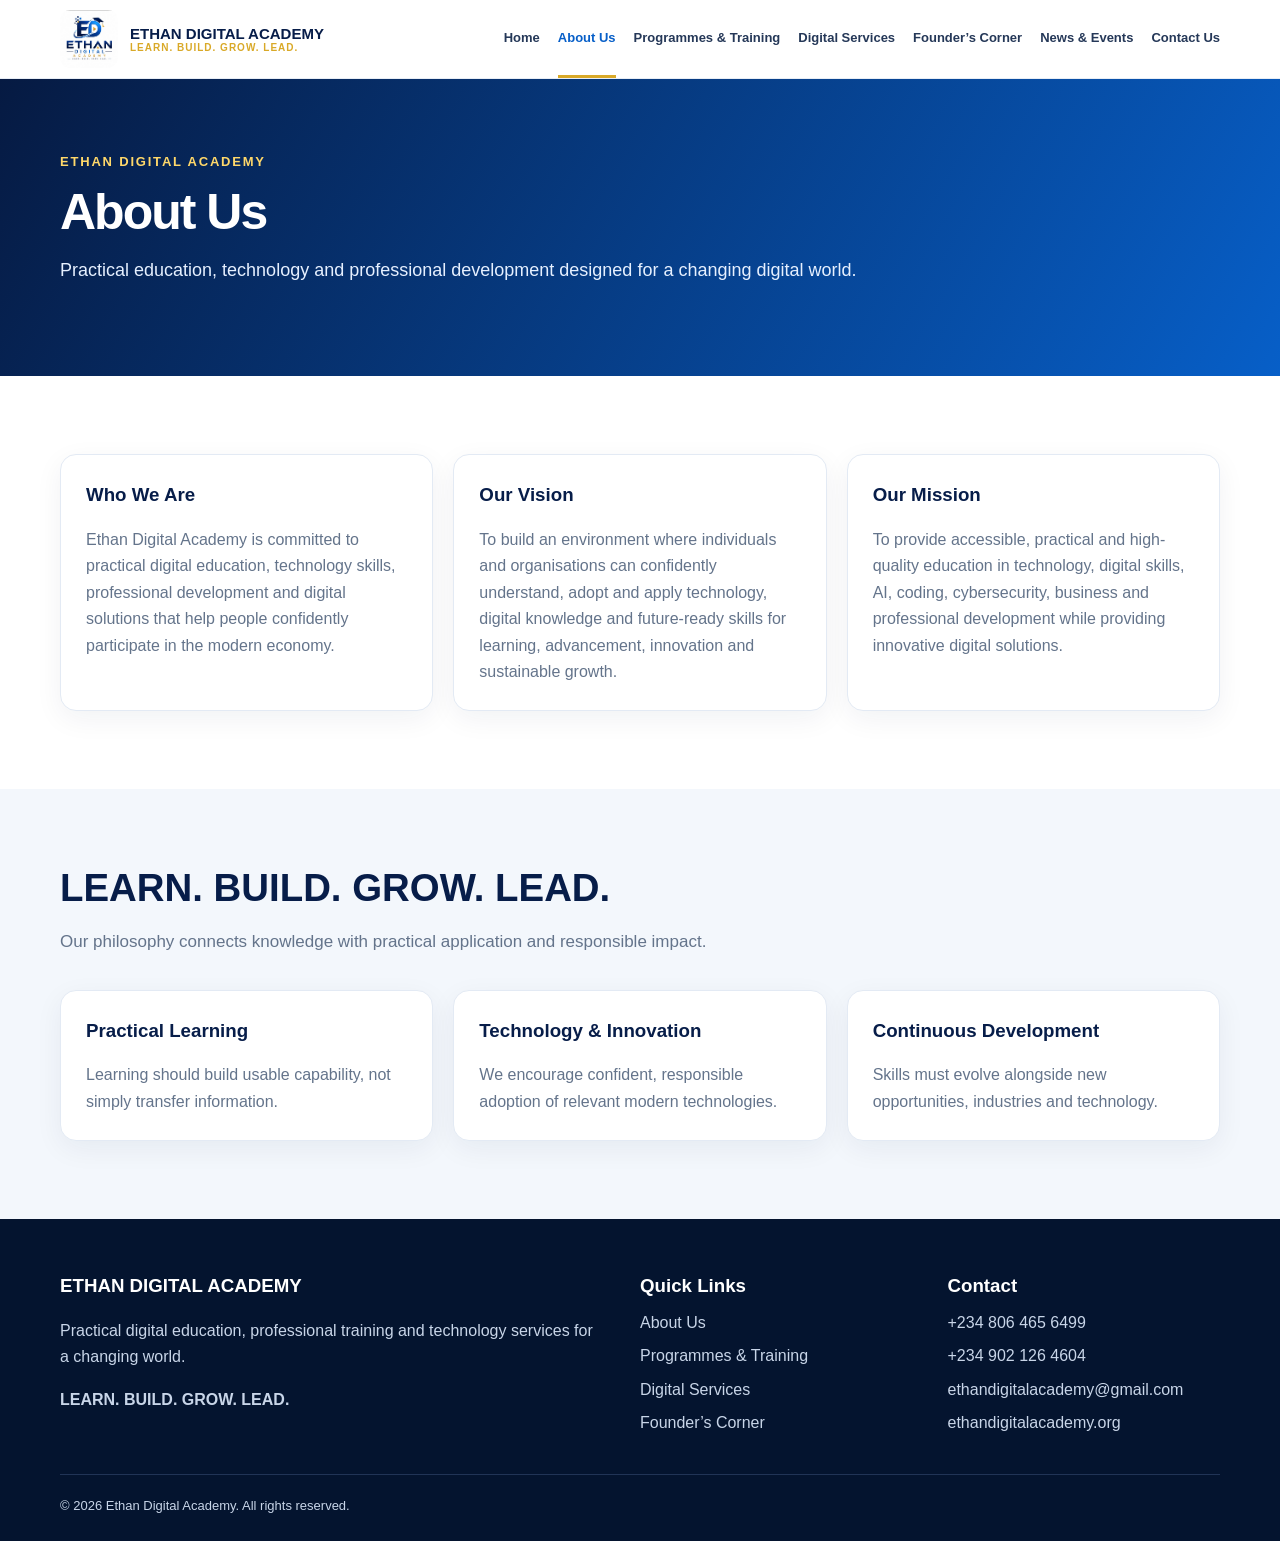
==== about.html @ 8669782f "Add files via upload" ====
<!doctype html><html lang="en"><head><meta charset="utf-8"><meta name="viewport" content="width=device-width,initial-scale=1"><title>About Ethan Digital Academy</title><meta name="description" content="Learn about Ethan Digital Academy, our vision, mission and practical approach."><link rel="canonical" href="https://ethandigitalacademy.org/about"><link rel="stylesheet" href="assets/site.css"></head><body><header><div class="container nav"><a class="brand" href="index.html"><img src="assets/logo.jpeg" alt="Ethan Digital Academy logo"><b>ETHAN DIGITAL ACADEMY<span>LEARN. BUILD. GROW. LEAD.</span></b></a><button class="menu" aria-label="Open navigation">☰</button><nav><a class="" href="index.html">Home</a><a class="active" href="about.html">About Us</a><a class="" href="programmes.html">Programmes & Training</a><a class="" href="digital-services.html">Digital Services</a><a class="" href="founders-corner.html">Founder’s Corner</a><a class="" href="news.html">News & Events</a><a class="" href="contact.html">Contact Us</a></nav></div></header><main><section class="pagehero"><div class="container"><div class="eyebrow">ETHAN DIGITAL ACADEMY</div><h1>About Us</h1><p>Practical education, technology and professional development designed for a changing digital world.</p></div></section><section><div class="container"><div class="grid"><div class="card"><h3>Who We Are</h3><p>Ethan Digital Academy is committed to practical digital education, technology skills, professional development and digital solutions that help people confidently participate in the modern economy.</p></div><div class="card"><h3>Our Vision</h3><p>To build an environment where individuals and organisations can confidently understand, adopt and apply technology, digital knowledge and future-ready skills for learning, advancement, innovation and sustainable growth.</p></div><div class="card"><h3>Our Mission</h3><p>To provide accessible, practical and high-quality education in technology, digital skills, AI, coding, cybersecurity, business and professional development while providing innovative digital solutions.</p></div></div></div></section><section class="soft"><div class="container"><div class="section-head"><h2>LEARN. BUILD. GROW. LEAD.</h2><p>Our philosophy connects knowledge with practical application and responsible impact.</p></div><div class="grid"><div class="card"><h3>Practical Learning</h3><p>Learning should build usable capability, not simply transfer information.</p></div><div class="card"><h3>Technology & Innovation</h3><p>We encourage confident, responsible adoption of relevant modern technologies.</p></div><div class="card"><h3>Continuous Development</h3><p>Skills must evolve alongside new opportunities, industries and technology.</p></div></div></div></section></main><footer><div class="container"><div class="foot"><div><h3>ETHAN DIGITAL ACADEMY</h3><p>Practical digital education, professional training and technology services for a changing world.</p><b>LEARN. BUILD. GROW. LEAD.</b></div><div><h3>Quick Links</h3><a href="about.html">About Us</a><a href="programmes.html">Programmes & Training</a><a href="digital-services.html">Digital Services</a><a href="founders-corner.html">Founder’s Corner</a></div><div><h3>Contact</h3><a href="https://wa.me/2348064656499">+234 806 465 6499</a><a href="https://wa.me/2349021264604">+234 902 126 4604</a><a href="mailto:ethandigitalacademy@gmail.com">ethandigitalacademy@gmail.com</a><span>ethandigitalacademy.org</span></div></div><div class="copyright">© 2026 Ethan Digital Academy. All rights reserved.</div></div></footer><script src="assets/site.js"></script></body></html>
---- assets/site.css ----
:root{--navy:#071d49;--blue:#075fc8;--gold:#d9a928;--ink:#10213d;--muted:#64748b;--soft:#f3f7fc;--white:#fff}
*{box-sizing:border-box}html{scroll-behavior:smooth}body{margin:0;font-family:Inter,Arial,sans-serif;color:var(--ink);line-height:1.65;background:#fff}
a{text-decoration:none;color:inherit}.container{width:min(1160px,92%);margin:auto}
header{position:sticky;top:0;z-index:50;background:rgba(255,255,255,.97);border-bottom:1px solid #e7edf5}
.nav{min-height:78px;display:flex;align-items:center;gap:22px}.brand{display:flex;align-items:center;gap:12px;margin-right:auto}.brand img{width:58px;height:58px;object-fit:contain;border-radius:10px}.brand b{color:var(--navy);font-size:15px;line-height:1.15}.brand span{display:block;color:var(--gold);font-size:10px;letter-spacing:1px}
nav{display:flex;gap:18px;align-items:center}nav a{font-weight:700;font-size:13px;color:#253858;padding:27px 0;border-bottom:3px solid transparent}nav a:hover,nav a.active{color:var(--blue);border-color:var(--gold)}
.menu{display:none;border:0;background:var(--navy);color:#fff;border-radius:9px;padding:9px 12px;font-size:20px}
.hero{background:linear-gradient(115deg,#061a42 0%,#073c7c 60%,#0866c9 100%);color:#fff;position:relative;overflow:hidden}
.hero:after{content:"";position:absolute;width:520px;height:520px;border:80px solid rgba(255,255,255,.05);border-radius:50%;right:-190px;top:-190px}
.hero .container{min-height:620px;display:grid;grid-template-columns:1.12fr .88fr;align-items:center;gap:55px;position:relative;z-index:2}.eyebrow{color:#ffd86a;font-weight:800;letter-spacing:1.8px;font-size:13px;text-transform:uppercase}
h1{font-size:clamp(40px,5vw,70px);line-height:1.03;margin:14px 0 22px;letter-spacing:-2px}h2{font-size:clamp(30px,3vw,46px);line-height:1.1;margin:0 0 18px;color:var(--navy)}h3{color:var(--navy);margin:0 0 8px}
.hero p{font-size:18px;max-width:700px;color:#e7f0ff}.buttons{display:flex;gap:12px;flex-wrap:wrap;margin-top:28px}.btn{display:inline-block;padding:13px 20px;border-radius:9px;background:var(--gold);color:#10213d;font-weight:800;border:1px solid var(--gold)}.btn.alt{background:transparent;color:#fff;border-color:#a9c9ef}.btn.blue{background:var(--blue);color:#fff;border-color:var(--blue)}
.hero-card{background:rgba(255,255,255,.1);border:1px solid rgba(255,255,255,.18);backdrop-filter:blur(8px);padding:28px;border-radius:22px}.hero-card img{width:100%;border-radius:14px;background:#fff}
section{padding:78px 0}.soft{background:var(--soft)}.section-head{max-width:760px;margin-bottom:34px}.section-head p{color:var(--muted);font-size:17px}.grid{display:grid;grid-template-columns:repeat(3,1fr);gap:20px}.card{background:#fff;border:1px solid #e3eaf4;border-radius:16px;padding:25px;box-shadow:0 8px 28px rgba(7,29,73,.06)}.card p{color:var(--muted);margin-bottom:0}.icon{width:45px;height:45px;border-radius:12px;display:grid;place-items:center;background:#eaf3ff;color:var(--blue);font-weight:900;margin-bottom:17px}
.band{background:var(--navy);color:#fff}.band h2{color:#fff}.pillrow{display:flex;gap:10px;flex-wrap:wrap}.pill{background:#fff;border:1px solid #dce7f4;border-radius:999px;padding:8px 13px;font-weight:700;font-size:13px;color:#25405f}
.pagehero{padding:72px 0;background:linear-gradient(120deg,#061a42,#075fc8);color:#fff}.pagehero h1{font-size:50px;margin-bottom:10px}.pagehero p{max-width:800px;font-size:18px;color:#e6f0ff}
.twocol{display:grid;grid-template-columns:1fr 1fr;gap:42px;align-items:center}.founder{width:100%;border-radius:20px;box-shadow:0 16px 40px #071d4922}
.quote{border-left:5px solid var(--gold);padding:20px 24px;background:#f8fafc;font-size:19px;font-weight:650}
.list{columns:2;gap:28px;padding-left:20px}.list li{margin:7px 0}.category{margin-bottom:22px}.category ul{columns:2}
form{display:grid;grid-template-columns:1fr 1fr;gap:14px}.full{grid-column:1/-1}input,select,textarea{width:100%;padding:13px;border:1px solid #cfd9e6;border-radius:9px;font:inherit}textarea{min-height:130px}button.btn{cursor:pointer}
.contactbar{background:#eaf3ff;border-radius:16px;padding:24px}.contactbar a{color:var(--blue);font-weight:800}
footer{background:#04142f;color:#c8d5e8;padding:52px 0 25px}.foot{display:grid;grid-template-columns:2fr 1fr 1fr;gap:35px}.foot h3{color:#fff}.foot a{display:block;margin:7px 0}.copyright{border-top:1px solid #213456;margin-top:30px;padding-top:20px;font-size:13px}
@media(max-width:900px){.menu{display:block}nav{display:none;position:absolute;left:0;right:0;top:78px;background:#fff;padding:15px 4%;flex-direction:column;align-items:stretch;border-bottom:1px solid #ddd}nav.open{display:flex}nav a{padding:9px}.hero .container,.twocol{grid-template-columns:1fr}.hero .container{padding:70px 0}.hero-card{display:none}.grid{grid-template-columns:1fr 1fr}.foot{grid-template-columns:1fr}.list,.category ul{columns:1}}@media(max-width:620px){.grid{grid-template-columns:1fr}form{grid-template-columns:1fr}.full{grid-column:auto}.brand b{font-size:12px}section{padding:55px 0}.pagehero h1{font-size:38px}}
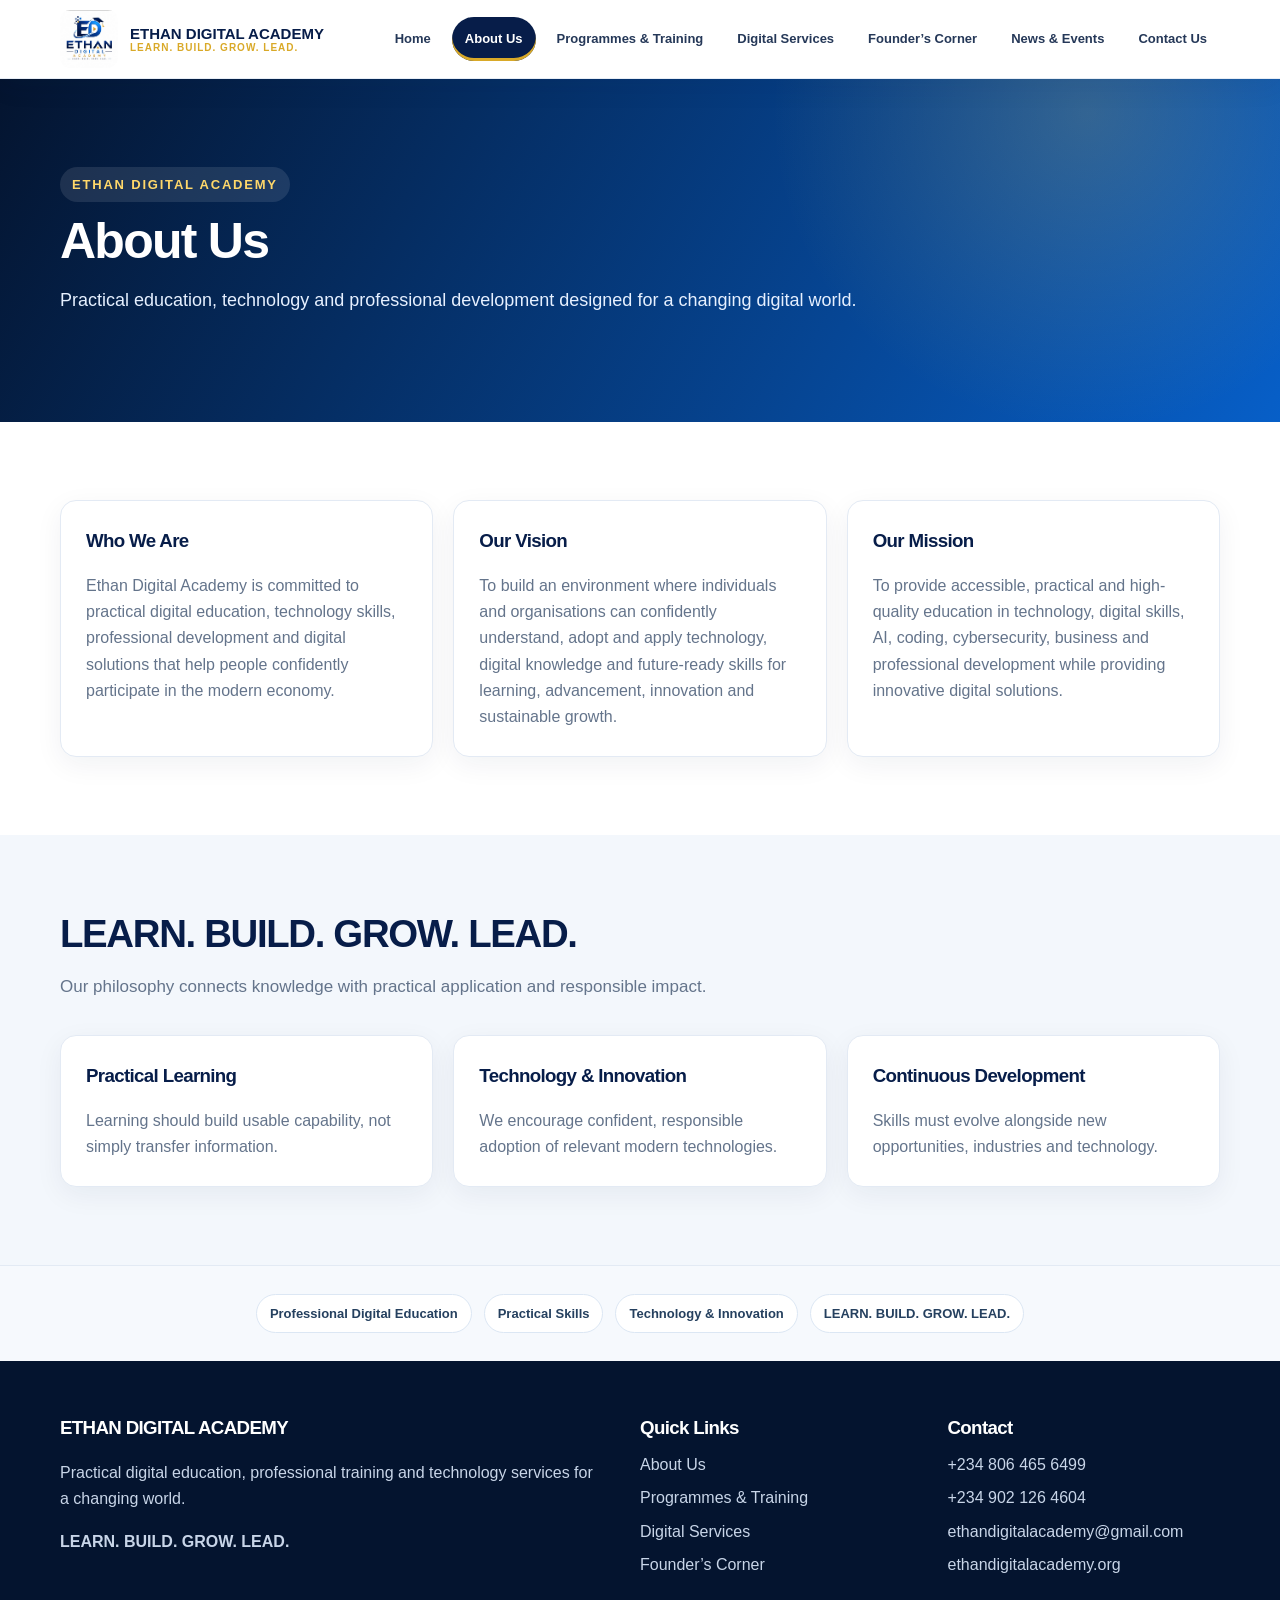
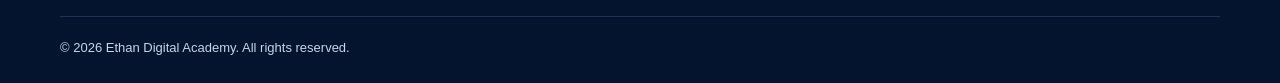
==== commit aa6a53c8: "Add files via upload" ====
--- a/about.html
+++ b/about.html
@@ -1 +1 @@
-<!doctype html><html lang="en"><head><meta charset="utf-8"><meta name="viewport" content="width=device-width,initial-scale=1"><title>About Ethan Digital Academy</title><meta name="description" content="Learn about Ethan Digital Academy, our vision, mission and practical approach."><link rel="canonical" href="https://ethandigitalacademy.org/about"><link rel="stylesheet" href="assets/site.css"></head><body><header><div class="container nav"><a class="brand" href="index.html"><img src="assets/logo.jpeg" alt="Ethan Digital Academy logo"><b>ETHAN DIGITAL ACADEMY<span>LEARN. BUILD. GROW. LEAD.</span></b></a><button class="menu" aria-label="Open navigation">☰</button><nav><a class="" href="index.html">Home</a><a class="active" href="about.html">About Us</a><a class="" href="programmes.html">Programmes & Training</a><a class="" href="digital-services.html">Digital Services</a><a class="" href="founders-corner.html">Founder’s Corner</a><a class="" href="news.html">News & Events</a><a class="" href="contact.html">Contact Us</a></nav></div></header><main><section class="pagehero"><div class="container"><div class="eyebrow">ETHAN DIGITAL ACADEMY</div><h1>About Us</h1><p>Practical education, technology and professional development designed for a changing digital world.</p></div></section><section><div class="container"><div class="grid"><div class="card"><h3>Who We Are</h3><p>Ethan Digital Academy is committed to practical digital education, technology skills, professional development and digital solutions that help people confidently participate in the modern economy.</p></div><div class="card"><h3>Our Vision</h3><p>To build an environment where individuals and organisations can confidently understand, adopt and apply technology, digital knowledge and future-ready skills for learning, advancement, innovation and sustainable growth.</p></div><div class="card"><h3>Our Mission</h3><p>To provide accessible, practical and high-quality education in technology, digital skills, AI, coding, cybersecurity, business and professional development while providing innovative digital solutions.</p></div></div></div></section><section class="soft"><div class="container"><div class="section-head"><h2>LEARN. BUILD. GROW. LEAD.</h2><p>Our philosophy connects knowledge with practical application and responsible impact.</p></div><div class="grid"><div class="card"><h3>Practical Learning</h3><p>Learning should build usable capability, not simply transfer information.</p></div><div class="card"><h3>Technology & Innovation</h3><p>We encourage confident, responsible adoption of relevant modern technologies.</p></div><div class="card"><h3>Continuous Development</h3><p>Skills must evolve alongside new opportunities, industries and technology.</p></div></div></div></section></main><footer><div class="container"><div class="foot"><div><h3>ETHAN DIGITAL ACADEMY</h3><p>Practical digital education, professional training and technology services for a changing world.</p><b>LEARN. BUILD. GROW. LEAD.</b></div><div><h3>Quick Links</h3><a href="about.html">About Us</a><a href="programmes.html">Programmes & Training</a><a href="digital-services.html">Digital Services</a><a href="founders-corner.html">Founder’s Corner</a></div><div><h3>Contact</h3><a href="https://wa.me/2348064656499">+234 806 465 6499</a><a href="https://wa.me/2349021264604">+234 902 126 4604</a><a href="mailto:ethandigitalacademy@gmail.com">ethandigitalacademy@gmail.com</a><span>ethandigitalacademy.org</span></div></div><div class="copyright">© 2026 Ethan Digital Academy. All rights reserved.</div></div></footer><script src="assets/site.js"></script></body></html>+<!doctype html><html lang="en"><head><meta charset="utf-8"><meta name="viewport" content="width=device-width,initial-scale=1"><title>About Ethan Digital Academy</title><meta name="description" content="Learn about Ethan Digital Academy, our vision, mission and practical approach."><link rel="canonical" href="https://ethandigitalacademy.org/about"><link rel="stylesheet" href="assets/site.css"></head><body><header><div class="container nav"><a class="brand" href="index.html"><img src="assets/logo.jpeg" alt="Ethan Digital Academy logo"><b>ETHAN DIGITAL ACADEMY<span>LEARN. BUILD. GROW. LEAD.</span></b></a><button class="menu" aria-label="Open navigation">☰</button><nav><a class="" href="index.html">Home</a><a class="active" href="about.html">About Us</a><a class="" href="programmes.html">Programmes & Training</a><a class="" href="digital-services.html">Digital Services</a><a class="" href="founders-corner.html">Founder’s Corner</a><a class="" href="news.html">News & Events</a><a class="" href="contact.html">Contact Us</a></nav></div></header><main><section class="pagehero"><div class="container"><div class="eyebrow">ETHAN DIGITAL ACADEMY</div><h1>About Us</h1><p>Practical education, technology and professional development designed for a changing digital world.</p></div></section><section><div class="container"><div class="grid"><div class="card"><h3>Who We Are</h3><p>Ethan Digital Academy is committed to practical digital education, technology skills, professional development and digital solutions that help people confidently participate in the modern economy.</p></div><div class="card"><h3>Our Vision</h3><p>To build an environment where individuals and organisations can confidently understand, adopt and apply technology, digital knowledge and future-ready skills for learning, advancement, innovation and sustainable growth.</p></div><div class="card"><h3>Our Mission</h3><p>To provide accessible, practical and high-quality education in technology, digital skills, AI, coding, cybersecurity, business and professional development while providing innovative digital solutions.</p></div></div></div></section><section class="soft"><div class="container"><div class="section-head"><h2>LEARN. BUILD. GROW. LEAD.</h2><p>Our philosophy connects knowledge with practical application and responsible impact.</p></div><div class="grid"><div class="card"><h3>Practical Learning</h3><p>Learning should build usable capability, not simply transfer information.</p></div><div class="card"><h3>Technology & Innovation</h3><p>We encourage confident, responsible adoption of relevant modern technologies.</p></div><div class="card"><h3>Continuous Development</h3><p>Skills must evolve alongside new opportunities, industries and technology.</p></div></div></div></section></main><section style="padding:28px 0;background:#f6f9fd;border-top:1px solid #e3eaf4"><div class="container" style="display:flex;gap:12px;flex-wrap:wrap;justify-content:center"><span class="pill">Professional Digital Education</span><span class="pill">Practical Skills</span><span class="pill">Technology & Innovation</span><span class="pill">LEARN. BUILD. GROW. LEAD.</span></div></section><footer><div class="container"><div class="foot"><div><h3>ETHAN DIGITAL ACADEMY</h3><p>Practical digital education, professional training and technology services for a changing world.</p><b>LEARN. BUILD. GROW. LEAD.</b></div><div><h3>Quick Links</h3><a href="about.html">About Us</a><a href="programmes.html">Programmes & Training</a><a href="digital-services.html">Digital Services</a><a href="founders-corner.html">Founder’s Corner</a></div><div><h3>Contact</h3><a href="https://wa.me/2348064656499">+234 806 465 6499</a><a href="https://wa.me/2349021264604">+234 902 126 4604</a><a href="mailto:ethandigitalacademy@gmail.com">ethandigitalacademy@gmail.com</a><span>ethandigitalacademy.org</span></div></div><div class="copyright">© 2026 Ethan Digital Academy. All rights reserved.</div></div></footer><script src="assets/site.js"></script></body></html>
--- a/assets/site.css
+++ b/assets/site.css
@@ -22,3 +22,32 @@
 .contactbar{background:#eaf3ff;border-radius:16px;padding:24px}.contactbar a{color:var(--blue);font-weight:800}
 footer{background:#04142f;color:#c8d5e8;padding:52px 0 25px}.foot{display:grid;grid-template-columns:2fr 1fr 1fr;gap:35px}.foot h3{color:#fff}.foot a{display:block;margin:7px 0}.copyright{border-top:1px solid #213456;margin-top:30px;padding-top:20px;font-size:13px}
 @media(max-width:900px){.menu{display:block}nav{display:none;position:absolute;left:0;right:0;top:78px;background:#fff;padding:15px 4%;flex-direction:column;align-items:stretch;border-bottom:1px solid #ddd}nav.open{display:flex}nav a{padding:9px}.hero .container,.twocol{grid-template-columns:1fr}.hero .container{padding:70px 0}.hero-card{display:none}.grid{grid-template-columns:1fr 1fr}.foot{grid-template-columns:1fr}.list,.category ul{columns:1}}@media(max-width:620px){.grid{grid-template-columns:1fr}form{grid-template-columns:1fr}.full{grid-column:auto}.brand b{font-size:12px}section{padding:55px 0}.pagehero h1{font-size:38px}}
+
+.hero-visual{min-height:430px;border-radius:24px;background:
+linear-gradient(180deg,rgba(7,29,73,.02),rgba(7,29,73,.18)),
+url('hero-youth-digital-learning.jpg') center/cover no-repeat;
+box-shadow:0 22px 55px rgba(0,0,0,.22);border:1px solid rgba(255,255,255,.22)}
+.hero-note{display:flex;gap:10px;flex-wrap:wrap;margin-top:18px}
+.hero-note span{padding:7px 10px;border-radius:999px;background:rgba(255,255,255,.10);border:1px solid rgba(255,255,255,.18);font-size:12px;font-weight:700}
+@media(max-width:900px){.hero-visual{display:block;min-height:330px;order:-1}.hero .container{grid-template-columns:1fr}}
+
+@import url('https://fonts.googleapis.com/css2?family=Manrope:wght@400;500;600;700;800&family=Playfair+Display:wght@700&display=swap');
+body{font-family:'Manrope',Arial,sans-serif;background:#fff;color:#13233e}
+h1,h2,h3{letter-spacing:-.035em} h1,h2{font-weight:800}
+header{box-shadow:0 7px 28px rgba(7,29,73,.07)}
+nav{gap:8px}nav a{padding:11px 13px;border:0;border-radius:999px;transition:.22s ease}
+nav a:hover{background:#eef5ff;color:var(--blue);transform:translateY(-1px)}
+nav a.active{background:var(--navy);color:#fff;box-shadow:inset 0 -3px 0 var(--gold)}
+.pagehero{padding:88px 0;background:radial-gradient(circle at 85% 10%,rgba(255,211,80,.18),transparent 28%),linear-gradient(120deg,#04142f,#075fc8)}
+.pagehero .eyebrow{display:inline-block;background:rgba(255,255,255,.1);padding:7px 12px;border-radius:999px}
+.card{transition:.25s ease}.card:hover{transform:translateY(-4px);box-shadow:0 16px 38px rgba(7,29,73,.11)}
+.course-toolbar{display:flex;gap:12px;align-items:center;flex-wrap:wrap;margin:28px 0}
+.course-search{flex:1;min-width:260px;padding:15px 17px;border:1px solid #cad7e8;border-radius:12px}
+.filters{display:flex;gap:8px;overflow:auto;padding-bottom:4px}.filter{border:1px solid #d7e2ef;background:#fff;border-radius:999px;padding:9px 13px;font-weight:800;white-space:nowrap;cursor:pointer}.filter.active{background:var(--navy);color:#fff}
+.course-grid{display:grid;grid-template-columns:repeat(3,1fr);gap:18px}.course-card{position:relative}.course-no{font-size:12px;font-weight:800;color:var(--blue);letter-spacing:1px}.course-cat{display:inline-block;margin-top:8px;background:#edf5ff;color:#075fc8;border-radius:999px;padding:5px 9px;font-size:11px;font-weight:800}
+.story-card{overflow:hidden;padding:0}.story-top{min-height:120px;background:linear-gradient(135deg,#071d49,#0870d8);padding:24px;color:#fff}.story-top h3{color:#fff}.story-body{padding:24px}
+.event-date{width:58px;height:58px;border-radius:14px;background:#071d49;color:#fff;display:grid;place-items:center;text-align:center;font-weight:800;line-height:1.05}
+.event-row{display:flex;gap:17px;align-items:flex-start}
+.statbar{display:grid;grid-template-columns:repeat(4,1fr);gap:12px;margin-top:28px}.stat{padding:18px;border-radius:14px;background:#fff;border:1px solid #dfe8f3;text-align:center}.stat b{display:block;font-size:24px;color:var(--navy)}
+@media(max-width:900px){.course-grid{grid-template-columns:1fr 1fr}.statbar{grid-template-columns:1fr 1fr}}
+@media(max-width:620px){.course-grid{grid-template-columns:1fr}.statbar{grid-template-columns:1fr 1fr}}
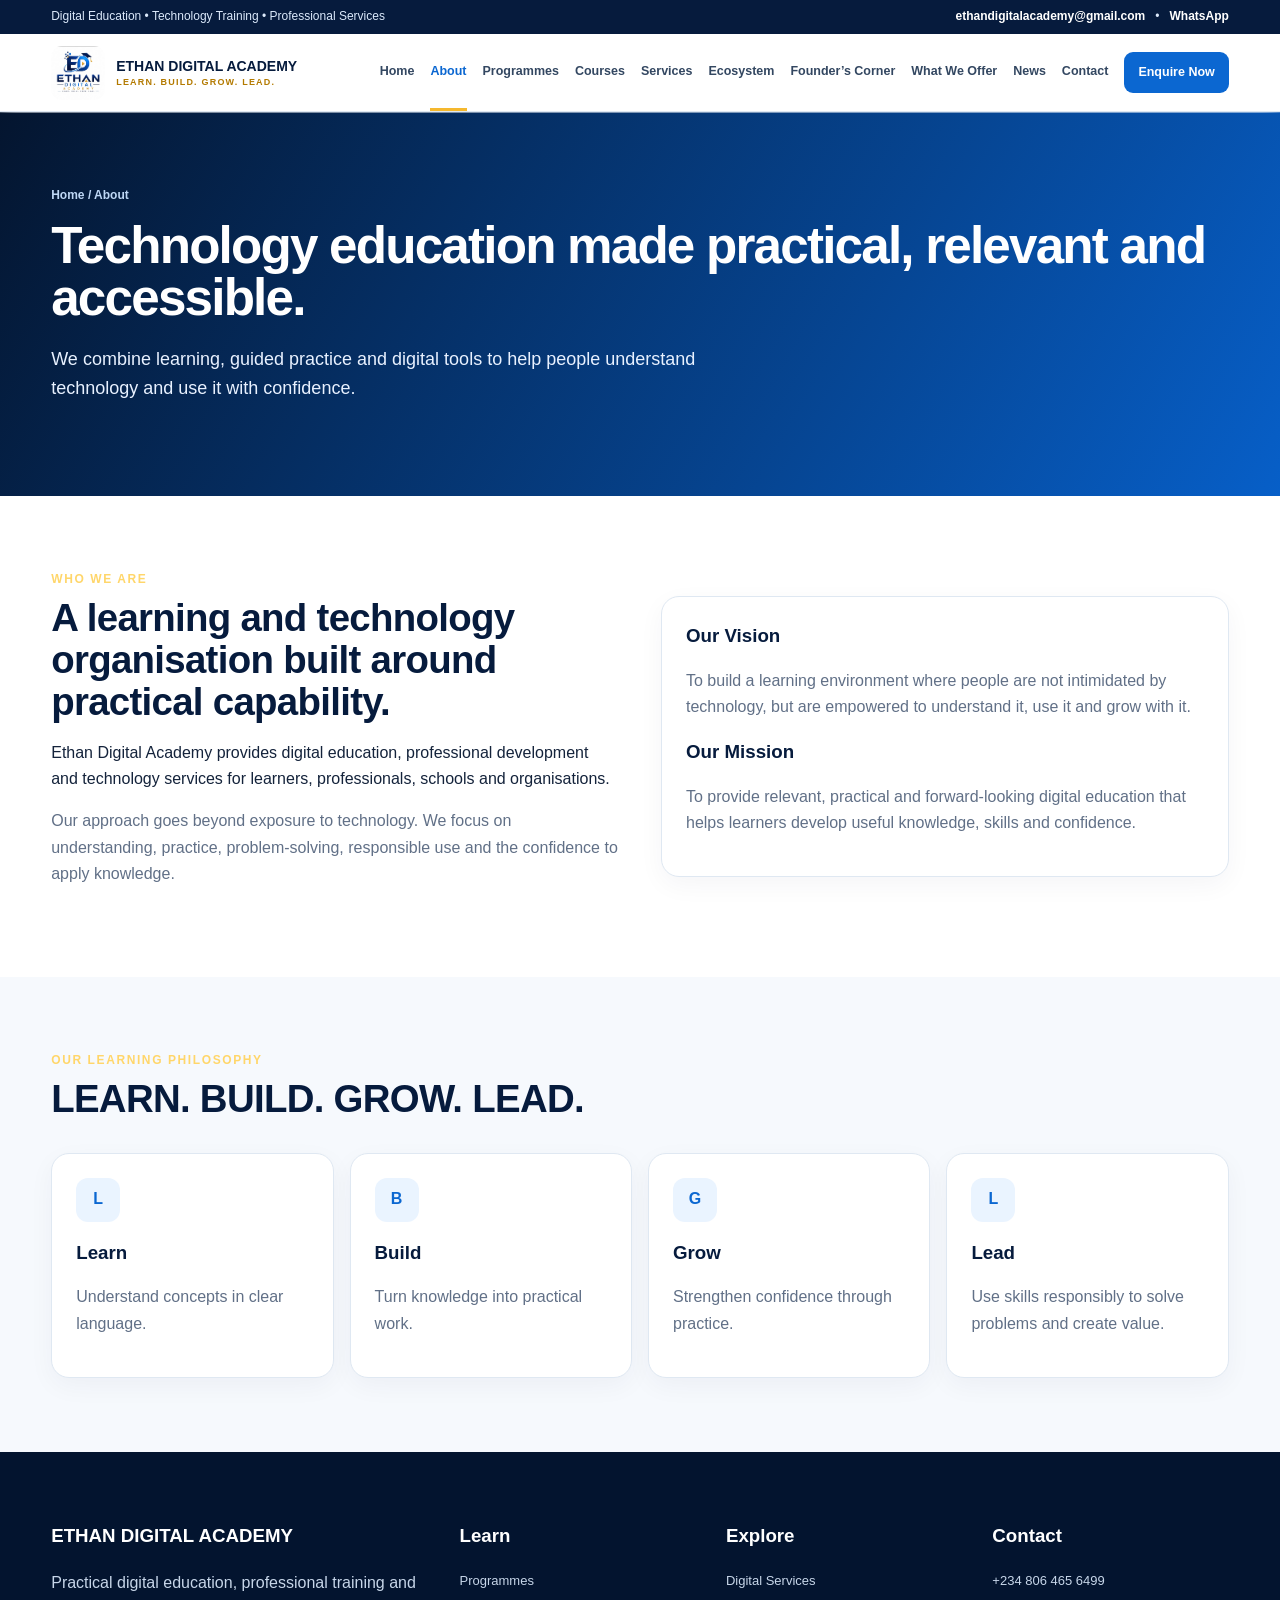
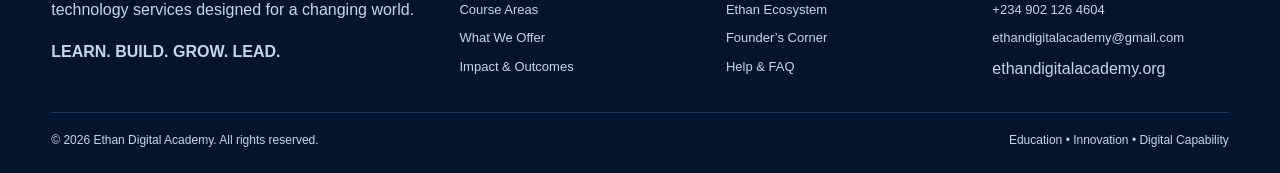
==== commit 5cca5200: "Add files via upload" ====
--- a/about.html
+++ b/about.html
@@ -1 +1,2 @@
-<!doctype html><html lang="en"><head><meta charset="utf-8"><meta name="viewport" content="width=device-width,initial-scale=1"><title>About Ethan Digital Academy</title><meta name="description" content="Learn about Ethan Digital Academy, our vision, mission and practical approach."><link rel="canonical" href="https://ethandigitalacademy.org/about"><link rel="stylesheet" href="assets/site.css"></head><body><header><div class="container nav"><a class="brand" href="index.html"><img src="assets/logo.jpeg" alt="Ethan Digital Academy logo"><b>ETHAN DIGITAL ACADEMY<span>LEARN. BUILD. GROW. LEAD.</span></b></a><button class="menu" aria-label="Open navigation">☰</button><nav><a class="" href="index.html">Home</a><a class="active" href="about.html">About Us</a><a class="" href="programmes.html">Programmes & Training</a><a class="" href="digital-services.html">Digital Services</a><a class="" href="founders-corner.html">Founder’s Corner</a><a class="" href="news.html">News & Events</a><a class="" href="contact.html">Contact Us</a></nav></div></header><main><section class="pagehero"><div class="container"><div class="eyebrow">ETHAN DIGITAL ACADEMY</div><h1>About Us</h1><p>Practical education, technology and professional development designed for a changing digital world.</p></div></section><section><div class="container"><div class="grid"><div class="card"><h3>Who We Are</h3><p>Ethan Digital Academy is committed to practical digital education, technology skills, professional development and digital solutions that help people confidently participate in the modern economy.</p></div><div class="card"><h3>Our Vision</h3><p>To build an environment where individuals and organisations can confidently understand, adopt and apply technology, digital knowledge and future-ready skills for learning, advancement, innovation and sustainable growth.</p></div><div class="card"><h3>Our Mission</h3><p>To provide accessible, practical and high-quality education in technology, digital skills, AI, coding, cybersecurity, business and professional development while providing innovative digital solutions.</p></div></div></div></section><section class="soft"><div class="container"><div class="section-head"><h2>LEARN. BUILD. GROW. LEAD.</h2><p>Our philosophy connects knowledge with practical application and responsible impact.</p></div><div class="grid"><div class="card"><h3>Practical Learning</h3><p>Learning should build usable capability, not simply transfer information.</p></div><div class="card"><h3>Technology & Innovation</h3><p>We encourage confident, responsible adoption of relevant modern technologies.</p></div><div class="card"><h3>Continuous Development</h3><p>Skills must evolve alongside new opportunities, industries and technology.</p></div></div></div></section></main><section style="padding:28px 0;background:#f6f9fd;border-top:1px solid #e3eaf4"><div class="container" style="display:flex;gap:12px;flex-wrap:wrap;justify-content:center"><span class="pill">Professional Digital Education</span><span class="pill">Practical Skills</span><span class="pill">Technology & Innovation</span><span class="pill">LEARN. BUILD. GROW. LEAD.</span></div></section><footer><div class="container"><div class="foot"><div><h3>ETHAN DIGITAL ACADEMY</h3><p>Practical digital education, professional training and technology services for a changing world.</p><b>LEARN. BUILD. GROW. LEAD.</b></div><div><h3>Quick Links</h3><a href="about.html">About Us</a><a href="programmes.html">Programmes & Training</a><a href="digital-services.html">Digital Services</a><a href="founders-corner.html">Founder’s Corner</a></div><div><h3>Contact</h3><a href="https://wa.me/2348064656499">+234 806 465 6499</a><a href="https://wa.me/2349021264604">+234 902 126 4604</a><a href="mailto:ethandigitalacademy@gmail.com">ethandigitalacademy@gmail.com</a><span>ethandigitalacademy.org</span></div></div><div class="copyright">© 2026 Ethan Digital Academy. All rights reserved.</div></div></footer><script src="assets/site.js"></script></body></html>+<!DOCTYPE html>
+<html lang="en"><head><meta charset="utf-8"/><meta content="width=device-width,initial-scale=1" name="viewport"/><title>About Ethan Digital Academy</title><meta content="Learn about Ethan Digital Academy, our vision, mission and practical approach to digital education." name="description"/><link href="https://ethandigitalacademy.org/about.html" rel="canonical"/><meta content="About Ethan Digital Academy" property="og:title"/><meta content="Learn about Ethan Digital Academy, our vision, mission and practical approach to digital education." property="og:description"/><meta content="website" property="og:type"/><link href="assets/site.css" rel="stylesheet"/></head><body><div class="topbar"><div class="container"><span>Digital Education • Technology Training • Professional Services</span><span><a href="mailto:ethandigitalacademy@gmail.com">ethandigitalacademy@gmail.com</a>   •   <a href="https://wa.me/2348064656499">WhatsApp</a></span></div></div><header><div class="container nav"><a class="brand" href="index.html"><img alt="Ethan Digital Academy logo" src="assets/logo.jpeg"/><b>ETHAN DIGITAL ACADEMY<span>LEARN. BUILD. GROW. LEAD.</span></b></a><button aria-expanded="false" aria-label="Open navigation" class="menu">☰</button><nav><a class="" href="index.html">Home</a><a class="active" href="about.html">About</a><a class="" href="programmes.html">Programmes</a><a class="" href="courses.html">Courses</a><a class="" href="digital-services.html">Services</a><a class="" href="ecosystem.html">Ecosystem</a><a class="" href="founders-corner.html">Founder’s Corner</a><a class="" href="what-we-offer.html">What We Offer</a><a class="" href="news.html">News</a><a class="" href="contact.html">Contact</a><a class="nav-cta" href="contact.html#enquiry">Enquire Now</a></nav></div></header><main><section class="pagehero"><div class="container"><div class="breadcrumb">Home / About</div><h1>Technology education made practical, relevant and accessible.</h1><p>We combine learning, guided practice and digital tools to help people understand technology and use it with confidence.</p></div></section><section><div class="container twocol"><div><div class="eyebrow">Who we are</div><h2>A learning and technology organisation built around practical capability.</h2><p>Ethan Digital Academy provides digital education, professional development and technology services for learners, professionals, schools and organisations.</p><p class="muted">Our approach goes beyond exposure to technology. We focus on understanding, practice, problem-solving, responsible use and the confidence to apply knowledge.</p></div><div class="card"><h3>Our Vision</h3><p>To build a learning environment where people are not intimidated by technology, but are empowered to understand it, use it and grow with it.</p><h3>Our Mission</h3><p>To provide relevant, practical and forward-looking digital education that helps learners develop useful knowledge, skills and confidence.</p></div></div></section><section class="soft"><div class="container"><div class="section-head"><div class="eyebrow">Our learning philosophy</div><h2>LEARN. BUILD. GROW. LEAD.</h2></div><div class="grid4"><div class="card"><div class="icon">L</div><h3>Learn</h3><p>Understand concepts in clear language.</p></div><div class="card"><div class="icon">B</div><h3>Build</h3><p>Turn knowledge into practical work.</p></div><div class="card"><div class="icon">G</div><h3>Grow</h3><p>Strengthen confidence through practice.</p></div><div class="card"><div class="icon">L</div><h3>Lead</h3><p>Use skills responsibly to solve problems and create value.</p></div></div></div></section></main><footer><div class="container"><div class="foot"><div><h3>ETHAN DIGITAL ACADEMY</h3><p>Practical digital education, professional training and technology services designed for a changing world.</p><b>LEARN. BUILD. GROW. LEAD.</b></div><div><h3>Learn</h3><a href="programmes.html">Programmes</a><a href="courses.html">Course Areas</a><a href="what-we-offer.html">What We Offer</a><a href="success.html">Impact &amp; Outcomes</a></div><div><h3>Explore</h3><a href="digital-services.html">Digital Services</a><a href="ecosystem.html">Ethan Ecosystem</a><a href="founders-corner.html">Founder’s Corner</a><a href="faq.html">Help &amp; FAQ</a></div><div><h3>Contact</h3><a href="https://wa.me/2348064656499">+234 806 465 6499</a><a href="https://wa.me/2349021264604">+234 902 126 4604</a><a href="mailto:ethandigitalacademy@gmail.com">ethandigitalacademy@gmail.com</a><span>ethandigitalacademy.org</span></div></div><div class="copyright"><span>© 2026 Ethan Digital Academy. All rights reserved.</span><span>Education • Innovation • Digital Capability</span></div></div></footer><script src="assets/site.js"></script></body></html>
--- a/assets/site.css
+++ b/assets/site.css
@@ -1,53 +1,15 @@
 
-:root{--navy:#071d49;--blue:#075fc8;--gold:#d9a928;--ink:#10213d;--muted:#64748b;--soft:#f3f7fc;--white:#fff}
-*{box-sizing:border-box}html{scroll-behavior:smooth}body{margin:0;font-family:Inter,Arial,sans-serif;color:var(--ink);line-height:1.65;background:#fff}
-a{text-decoration:none;color:inherit}.container{width:min(1160px,92%);margin:auto}
-header{position:sticky;top:0;z-index:50;background:rgba(255,255,255,.97);border-bottom:1px solid #e7edf5}
-.nav{min-height:78px;display:flex;align-items:center;gap:22px}.brand{display:flex;align-items:center;gap:12px;margin-right:auto}.brand img{width:58px;height:58px;object-fit:contain;border-radius:10px}.brand b{color:var(--navy);font-size:15px;line-height:1.15}.brand span{display:block;color:var(--gold);font-size:10px;letter-spacing:1px}
-nav{display:flex;gap:18px;align-items:center}nav a{font-weight:700;font-size:13px;color:#253858;padding:27px 0;border-bottom:3px solid transparent}nav a:hover,nav a.active{color:var(--blue);border-color:var(--gold)}
-.menu{display:none;border:0;background:var(--navy);color:#fff;border-radius:9px;padding:9px 12px;font-size:20px}
-.hero{background:linear-gradient(115deg,#061a42 0%,#073c7c 60%,#0866c9 100%);color:#fff;position:relative;overflow:hidden}
-.hero:after{content:"";position:absolute;width:520px;height:520px;border:80px solid rgba(255,255,255,.05);border-radius:50%;right:-190px;top:-190px}
-.hero .container{min-height:620px;display:grid;grid-template-columns:1.12fr .88fr;align-items:center;gap:55px;position:relative;z-index:2}.eyebrow{color:#ffd86a;font-weight:800;letter-spacing:1.8px;font-size:13px;text-transform:uppercase}
-h1{font-size:clamp(40px,5vw,70px);line-height:1.03;margin:14px 0 22px;letter-spacing:-2px}h2{font-size:clamp(30px,3vw,46px);line-height:1.1;margin:0 0 18px;color:var(--navy)}h3{color:var(--navy);margin:0 0 8px}
-.hero p{font-size:18px;max-width:700px;color:#e7f0ff}.buttons{display:flex;gap:12px;flex-wrap:wrap;margin-top:28px}.btn{display:inline-block;padding:13px 20px;border-radius:9px;background:var(--gold);color:#10213d;font-weight:800;border:1px solid var(--gold)}.btn.alt{background:transparent;color:#fff;border-color:#a9c9ef}.btn.blue{background:var(--blue);color:#fff;border-color:var(--blue)}
-.hero-card{background:rgba(255,255,255,.1);border:1px solid rgba(255,255,255,.18);backdrop-filter:blur(8px);padding:28px;border-radius:22px}.hero-card img{width:100%;border-radius:14px;background:#fff}
-section{padding:78px 0}.soft{background:var(--soft)}.section-head{max-width:760px;margin-bottom:34px}.section-head p{color:var(--muted);font-size:17px}.grid{display:grid;grid-template-columns:repeat(3,1fr);gap:20px}.card{background:#fff;border:1px solid #e3eaf4;border-radius:16px;padding:25px;box-shadow:0 8px 28px rgba(7,29,73,.06)}.card p{color:var(--muted);margin-bottom:0}.icon{width:45px;height:45px;border-radius:12px;display:grid;place-items:center;background:#eaf3ff;color:var(--blue);font-weight:900;margin-bottom:17px}
-.band{background:var(--navy);color:#fff}.band h2{color:#fff}.pillrow{display:flex;gap:10px;flex-wrap:wrap}.pill{background:#fff;border:1px solid #dce7f4;border-radius:999px;padding:8px 13px;font-weight:700;font-size:13px;color:#25405f}
-.pagehero{padding:72px 0;background:linear-gradient(120deg,#061a42,#075fc8);color:#fff}.pagehero h1{font-size:50px;margin-bottom:10px}.pagehero p{max-width:800px;font-size:18px;color:#e6f0ff}
-.twocol{display:grid;grid-template-columns:1fr 1fr;gap:42px;align-items:center}.founder{width:100%;border-radius:20px;box-shadow:0 16px 40px #071d4922}
-.quote{border-left:5px solid var(--gold);padding:20px 24px;background:#f8fafc;font-size:19px;font-weight:650}
-.list{columns:2;gap:28px;padding-left:20px}.list li{margin:7px 0}.category{margin-bottom:22px}.category ul{columns:2}
-form{display:grid;grid-template-columns:1fr 1fr;gap:14px}.full{grid-column:1/-1}input,select,textarea{width:100%;padding:13px;border:1px solid #cfd9e6;border-radius:9px;font:inherit}textarea{min-height:130px}button.btn{cursor:pointer}
-.contactbar{background:#eaf3ff;border-radius:16px;padding:24px}.contactbar a{color:var(--blue);font-weight:800}
-footer{background:#04142f;color:#c8d5e8;padding:52px 0 25px}.foot{display:grid;grid-template-columns:2fr 1fr 1fr;gap:35px}.foot h3{color:#fff}.foot a{display:block;margin:7px 0}.copyright{border-top:1px solid #213456;margin-top:30px;padding-top:20px;font-size:13px}
-@media(max-width:900px){.menu{display:block}nav{display:none;position:absolute;left:0;right:0;top:78px;background:#fff;padding:15px 4%;flex-direction:column;align-items:stretch;border-bottom:1px solid #ddd}nav.open{display:flex}nav a{padding:9px}.hero .container,.twocol{grid-template-columns:1fr}.hero .container{padding:70px 0}.hero-card{display:none}.grid{grid-template-columns:1fr 1fr}.foot{grid-template-columns:1fr}.list,.category ul{columns:1}}@media(max-width:620px){.grid{grid-template-columns:1fr}form{grid-template-columns:1fr}.full{grid-column:auto}.brand b{font-size:12px}section{padding:55px 0}.pagehero h1{font-size:38px}}
-
-.hero-visual{min-height:430px;border-radius:24px;background:
-linear-gradient(180deg,rgba(7,29,73,.02),rgba(7,29,73,.18)),
-url('hero-youth-digital-learning.jpg') center/cover no-repeat;
-box-shadow:0 22px 55px rgba(0,0,0,.22);border:1px solid rgba(255,255,255,.22)}
-.hero-note{display:flex;gap:10px;flex-wrap:wrap;margin-top:18px}
-.hero-note span{padding:7px 10px;border-radius:999px;background:rgba(255,255,255,.10);border:1px solid rgba(255,255,255,.18);font-size:12px;font-weight:700}
-@media(max-width:900px){.hero-visual{display:block;min-height:330px;order:-1}.hero .container{grid-template-columns:1fr}}
-
-@import url('https://fonts.googleapis.com/css2?family=Manrope:wght@400;500;600;700;800&family=Playfair+Display:wght@700&display=swap');
-body{font-family:'Manrope',Arial,sans-serif;background:#fff;color:#13233e}
-h1,h2,h3{letter-spacing:-.035em} h1,h2{font-weight:800}
-header{box-shadow:0 7px 28px rgba(7,29,73,.07)}
-nav{gap:8px}nav a{padding:11px 13px;border:0;border-radius:999px;transition:.22s ease}
-nav a:hover{background:#eef5ff;color:var(--blue);transform:translateY(-1px)}
-nav a.active{background:var(--navy);color:#fff;box-shadow:inset 0 -3px 0 var(--gold)}
-.pagehero{padding:88px 0;background:radial-gradient(circle at 85% 10%,rgba(255,211,80,.18),transparent 28%),linear-gradient(120deg,#04142f,#075fc8)}
-.pagehero .eyebrow{display:inline-block;background:rgba(255,255,255,.1);padding:7px 12px;border-radius:999px}
-.card{transition:.25s ease}.card:hover{transform:translateY(-4px);box-shadow:0 16px 38px rgba(7,29,73,.11)}
-.course-toolbar{display:flex;gap:12px;align-items:center;flex-wrap:wrap;margin:28px 0}
-.course-search{flex:1;min-width:260px;padding:15px 17px;border:1px solid #cad7e8;border-radius:12px}
-.filters{display:flex;gap:8px;overflow:auto;padding-bottom:4px}.filter{border:1px solid #d7e2ef;background:#fff;border-radius:999px;padding:9px 13px;font-weight:800;white-space:nowrap;cursor:pointer}.filter.active{background:var(--navy);color:#fff}
-.course-grid{display:grid;grid-template-columns:repeat(3,1fr);gap:18px}.course-card{position:relative}.course-no{font-size:12px;font-weight:800;color:var(--blue);letter-spacing:1px}.course-cat{display:inline-block;margin-top:8px;background:#edf5ff;color:#075fc8;border-radius:999px;padding:5px 9px;font-size:11px;font-weight:800}
-.story-card{overflow:hidden;padding:0}.story-top{min-height:120px;background:linear-gradient(135deg,#071d49,#0870d8);padding:24px;color:#fff}.story-top h3{color:#fff}.story-body{padding:24px}
-.event-date{width:58px;height:58px;border-radius:14px;background:#071d49;color:#fff;display:grid;place-items:center;text-align:center;font-weight:800;line-height:1.05}
-.event-row{display:flex;gap:17px;align-items:flex-start}
-.statbar{display:grid;grid-template-columns:repeat(4,1fr);gap:12px;margin-top:28px}.stat{padding:18px;border-radius:14px;background:#fff;border:1px solid #dfe8f3;text-align:center}.stat b{display:block;font-size:24px;color:var(--navy)}
-@media(max-width:900px){.course-grid{grid-template-columns:1fr 1fr}.statbar{grid-template-columns:1fr 1fr}}
-@media(max-width:620px){.course-grid{grid-template-columns:1fr}.statbar{grid-template-columns:1fr 1fr}}
+:root{--navy:#061b3d;--navy2:#0b2f67;--blue:#0b67d1;--sky:#eaf4ff;--cyan:#20b8d8;--gold:#f5b82e;--ink:#14233b;--muted:#617087;--soft:#f6f9fd;--white:#fff;--line:#dfe8f2;--green:#1b9b6b}
+*{box-sizing:border-box}html{scroll-behavior:smooth}body{margin:0;font-family:Inter,Segoe UI,Arial,sans-serif;color:var(--ink);line-height:1.65;background:#fff}a{text-decoration:none;color:inherit}.container{width:min(1180px,92%);margin:auto}
+.topbar{background:var(--navy);color:#dbe9fb;font-size:12px}.topbar .container{display:flex;justify-content:space-between;gap:16px;padding:7px 0}.topbar a{color:#fff;font-weight:700}
+header{position:sticky;top:0;z-index:50;background:rgba(255,255,255,.97);border-bottom:1px solid var(--line);backdrop-filter:blur(10px)}.nav{min-height:76px;display:flex;align-items:center;gap:20px}.brand{display:flex;align-items:center;gap:11px;margin-right:auto}.brand img{width:54px;height:54px;object-fit:contain;border-radius:11px}.brand b{color:var(--navy);font-size:14px;line-height:1.15}.brand span{display:block;color:#b37a00;font-size:9px;letter-spacing:1.2px;margin-top:3px}nav{display:flex;gap:16px;align-items:center}nav a{font-weight:750;font-size:12.5px;color:#334761;padding:27px 0;border-bottom:3px solid transparent}nav a:hover,nav a.active{color:var(--blue);border-color:var(--gold)}.nav-cta{background:var(--blue);color:#fff!important;padding:10px 14px!important;border-radius:9px;border:0!important}.menu{display:none;border:0;background:var(--navy);color:#fff;border-radius:9px;padding:9px 12px;font-size:20px}
+.hero{background:radial-gradient(circle at 82% 18%,#167de8 0,transparent 30%),linear-gradient(120deg,#04152f,#082d62 65%,#075fc8);color:#fff;overflow:hidden}.hero .container{min-height:620px;display:grid;grid-template-columns:1.12fr .88fr;align-items:center;gap:52px}.eyebrow{color:#ffd66a;font-weight:900;letter-spacing:1.6px;font-size:12px;text-transform:uppercase}.hero h1,.pagehero h1{font-size:clamp(40px,5vw,68px);line-height:1.02;margin:14px 0 20px;letter-spacing:-1.8px}.hero p,.pagehero p{font-size:18px;color:#e8f1ff;max-width:720px}.buttons{display:flex;gap:11px;flex-wrap:wrap;margin-top:27px}.btn{display:inline-block;padding:12px 18px;border-radius:10px;background:var(--gold);color:#16233a;font-weight:850;border:1px solid var(--gold)}.btn.alt{background:transparent;color:#fff;border-color:#9bc5ef}.btn.blue{background:var(--blue);color:#fff;border-color:var(--blue)}.btn.light{background:#fff;color:var(--navy);border-color:#fff}.hero-panel{background:rgba(255,255,255,.1);border:1px solid rgba(255,255,255,.2);border-radius:24px;padding:24px;box-shadow:0 25px 70px #00132e66}.hero-panel img{width:92px;height:92px;object-fit:contain;border-radius:18px;background:#fff;padding:5px}.hero-panel h3{color:#fff;font-size:25px}.hero-stats{display:grid;grid-template-columns:1fr 1fr;gap:10px;margin-top:18px}.hero-stat{background:#ffffff10;border:1px solid #ffffff22;border-radius:13px;padding:14px}.hero-stat b{display:block;color:#ffd66a}.hero-stat span{font-size:12px;color:#dbe9fb}
+.trust{border-bottom:1px solid var(--line);background:#fff}.trust .container{display:flex;justify-content:center;gap:12px;flex-wrap:wrap;padding:16px 0}.trust span{font-size:12px;font-weight:800;color:#4b607b;background:var(--soft);padding:7px 11px;border-radius:999px}
+section{padding:74px 0}.soft{background:var(--soft)}.section-head{max-width:800px;margin-bottom:32px}.section-head h2,h2{font-size:clamp(29px,3vw,44px);line-height:1.1;margin:7px 0 15px;color:var(--navy);letter-spacing:-.7px}.section-head p,.muted{color:var(--muted);font-size:16px}.grid{display:grid;grid-template-columns:repeat(3,1fr);gap:18px}.grid4{display:grid;grid-template-columns:repeat(4,1fr);gap:16px}.card{background:#fff;border:1px solid var(--line);border-radius:18px;padding:24px;box-shadow:0 8px 26px #061b3d0b}.card:hover{transform:translateY(-2px);box-shadow:0 16px 36px #061b3d14;transition:.2s}.card h3{color:var(--navy);margin:0 0 7px}.card p{color:var(--muted)}.icon{width:44px;height:44px;border-radius:12px;display:grid;place-items:center;background:var(--sky);color:var(--blue);font-weight:900;margin-bottom:16px}.tag{display:inline-block;background:#eef6ff;color:#0757af;font-size:11px;font-weight:900;padding:5px 9px;border-radius:999px;margin-bottom:10px}.textlink{color:var(--blue);font-weight:850;font-size:13px}
+.pagehero{padding:74px 0;background:linear-gradient(120deg,#04152f,#075fc8);color:#fff}.pagehero h1{font-size:clamp(38px,4vw,56px)}.breadcrumb{font-size:12px;color:#bed7f5;font-weight:800}.band{background:var(--navy);color:#fff}.band h2{color:#fff}.twocol{display:grid;grid-template-columns:1fr 1fr;gap:42px;align-items:center}.founder{width:100%;border-radius:22px;box-shadow:0 18px 45px #061b3d25}.quote{border-left:5px solid var(--gold);padding:20px 24px;background:#f8fafc;font-size:18px;font-weight:650}.checklist{list-style:none;padding:0;margin:16px 0}.checklist li{margin:9px 0;padding-left:27px;position:relative}.checklist li:before{content:'✓';position:absolute;left:0;color:var(--green);font-weight:900}.steps{counter-reset:step}.step{position:relative;padding-left:64px;margin:25px 0}.step:before{counter-increment:step;content:counter(step);position:absolute;left:0;top:0;width:44px;height:44px;border-radius:13px;background:var(--blue);color:#fff;display:grid;place-items:center;font-weight:900}.step h3{margin:0;color:var(--navy)}
+.eco{display:grid;grid-template-columns:repeat(4,1fr);gap:15px}.eco a{background:#fff;border:1px solid var(--line);border-radius:16px;padding:18px;display:block}.eco b{display:block;color:var(--navy)}.eco small{color:var(--muted)}
+.coursebar{display:flex;gap:10px;flex-wrap:wrap;margin:0 0 25px}.coursebar button{border:1px solid var(--line);background:#fff;padding:8px 12px;border-radius:999px;font-weight:800;cursor:pointer}.coursebar button.active{background:var(--navy);color:#fff}.course[data-hidden='true']{display:none}
+form{display:grid;grid-template-columns:1fr 1fr;gap:14px}.full{grid-column:1/-1}label{font-size:12px;font-weight:850;color:#40526a}input,select,textarea{width:100%;padding:13px;border:1px solid #cbd7e5;border-radius:10px;font:inherit;background:#fff}textarea{min-height:135px}.formmsg{grid-column:1/-1;font-weight:750;color:var(--green)}.contactbox{background:var(--sky);border-radius:18px;padding:24px}.contactbox a{color:var(--blue);font-weight:850}.faq{border-bottom:1px solid var(--line);padding:17px 0}.faq summary{font-weight:850;color:var(--navy);cursor:pointer}.faq p{color:var(--muted)}
+footer{background:#03142f;color:#c7d6e9;padding:50px 0 22px}.foot{display:grid;grid-template-columns:1.6fr 1fr 1fr 1fr;gap:30px}.foot h3{color:#fff}.foot a{display:block;margin:7px 0;font-size:13px}.copyright{border-top:1px solid #203858;margin-top:28px;padding-top:18px;font-size:12px;display:flex;justify-content:space-between;gap:15px;flex-wrap:wrap}
+@media(max-width:980px){.menu{display:block}nav{display:none;position:absolute;left:0;right:0;top:76px;background:#fff;padding:15px 4%;flex-direction:column;align-items:stretch;border-bottom:1px solid var(--line);max-height:75vh;overflow:auto}nav.open{display:flex}nav a{padding:8px}.hero .container,.twocol{grid-template-columns:1fr}.hero .container{padding:65px 0}.hero-panel{display:none}.grid4,.eco{grid-template-columns:repeat(2,1fr)}.foot{grid-template-columns:1fr 1fr}.topbar{display:none}}
+@media(max-width:650px){.grid,.grid4,.eco{grid-template-columns:1fr}form{grid-template-columns:1fr}.full{grid-column:auto}.brand b{font-size:11px}.brand img{width:46px;height:46px}section{padding:52px 0}.foot{grid-template-columns:1fr}.hero h1{font-size:42px}.copyright{display:block}.hero-stats{grid-template-columns:1fr}}
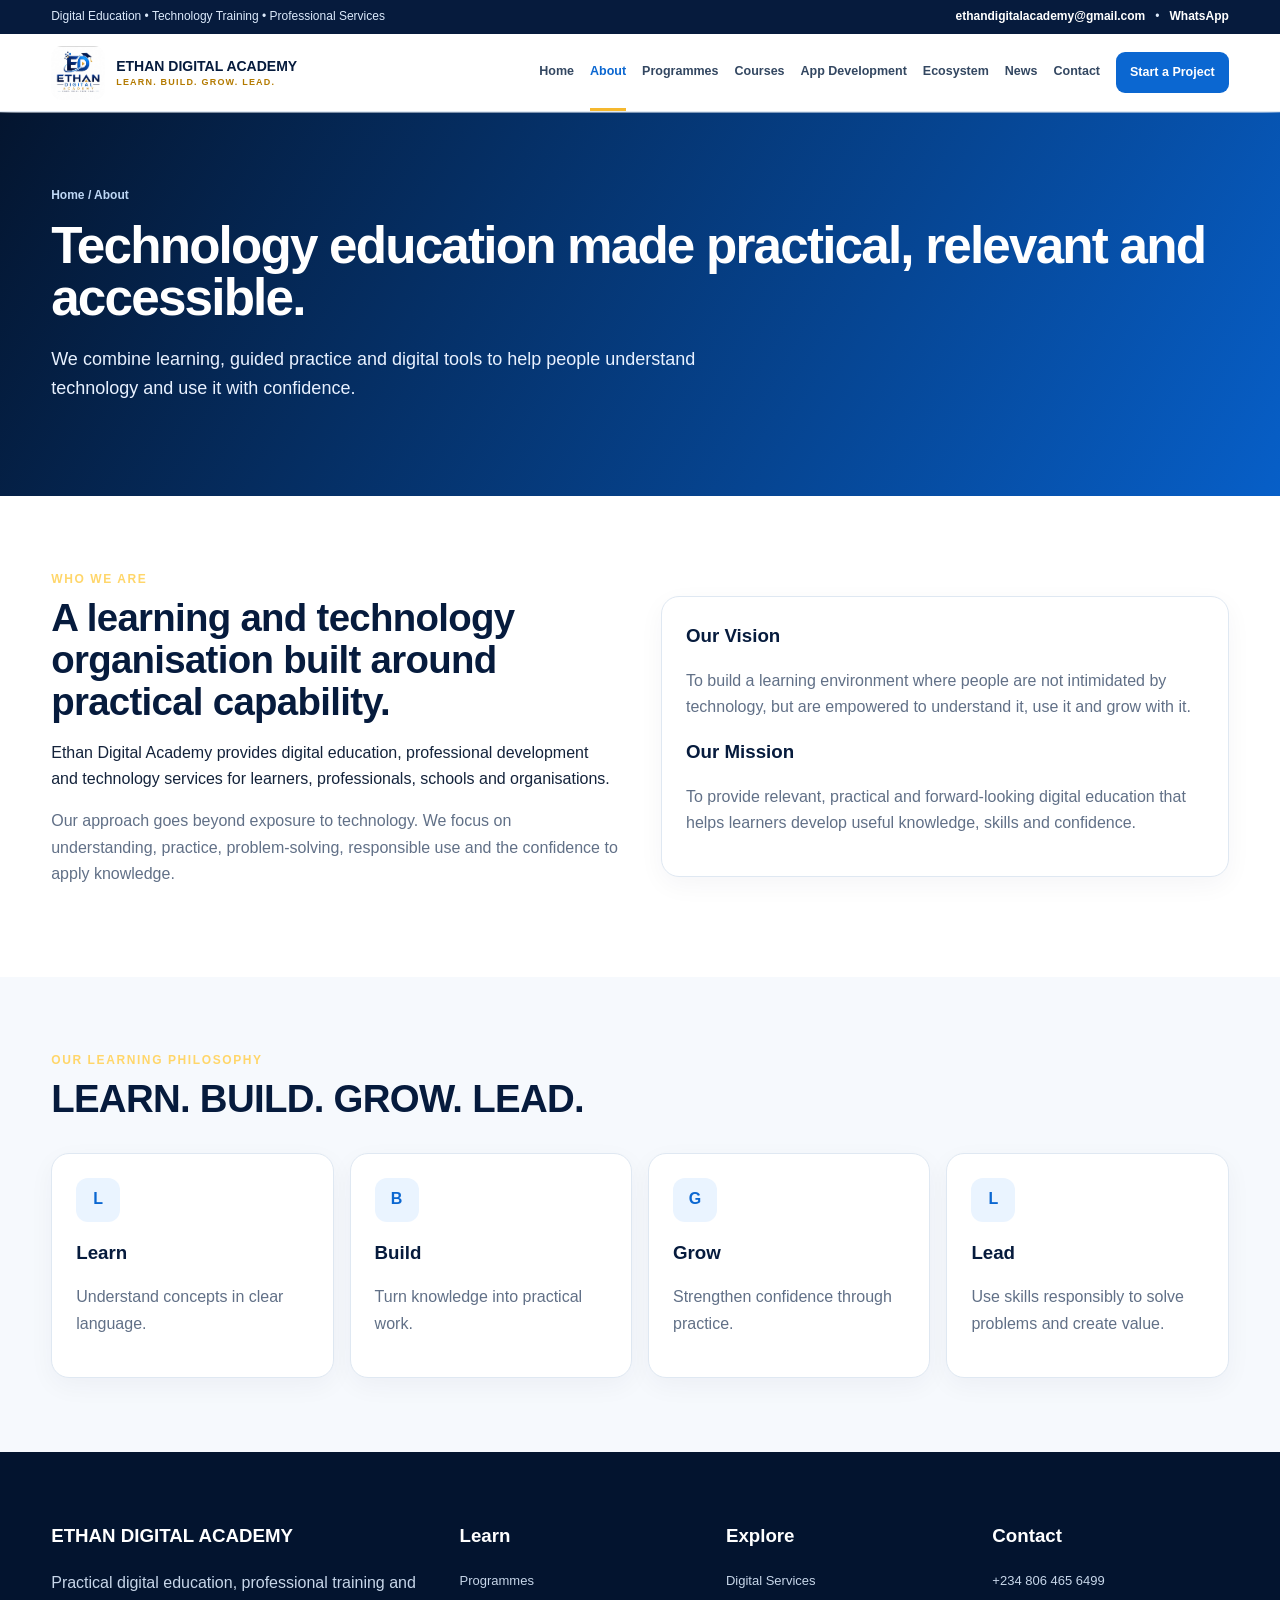
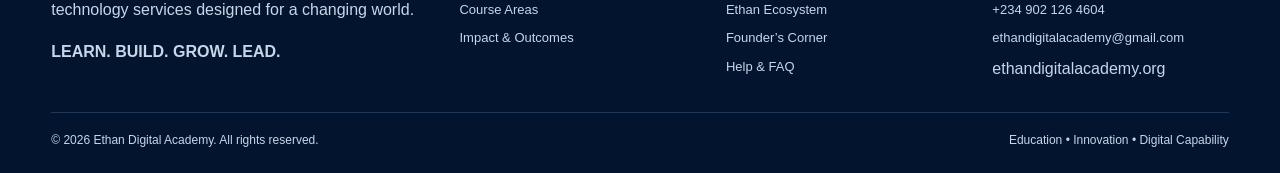
==== commit 3928cbc7: "Refresh consistent responsive navigation and remove What We Offer page links" ====
--- a/about.html
+++ b/about.html
@@ -1,2 +1,2 @@
 <!DOCTYPE html>
-<html lang="en"><head><meta charset="utf-8"/><meta content="width=device-width,initial-scale=1" name="viewport"/><title>About Ethan Digital Academy</title><meta content="Learn about Ethan Digital Academy, our vision, mission and practical approach to digital education." name="description"/><link href="https://ethandigitalacademy.org/about.html" rel="canonical"/><meta content="About Ethan Digital Academy" property="og:title"/><meta content="Learn about Ethan Digital Academy, our vision, mission and practical approach to digital education." property="og:description"/><meta content="website" property="og:type"/><link href="assets/site.css" rel="stylesheet"/></head><body><div class="topbar"><div class="container"><span>Digital Education • Technology Training • Professional Services</span><span><a href="mailto:ethandigitalacademy@gmail.com">ethandigitalacademy@gmail.com</a>   •   <a href="https://wa.me/2348064656499">WhatsApp</a></span></div></div><header><div class="container nav"><a class="brand" href="index.html"><img alt="Ethan Digital Academy logo" src="assets/logo.jpeg"/><b>ETHAN DIGITAL ACADEMY<span>LEARN. BUILD. GROW. LEAD.</span></b></a><button aria-expanded="false" aria-label="Open navigation" class="menu">☰</button><nav><a class="" href="index.html">Home</a><a class="active" href="about.html">About</a><a class="" href="programmes.html">Programmes</a><a class="" href="courses.html">Courses</a><a class="" href="digital-services.html">Services</a><a class="" href="ecosystem.html">Ecosystem</a><a class="" href="founders-corner.html">Founder’s Corner</a><a class="" href="what-we-offer.html">What We Offer</a><a class="" href="news.html">News</a><a class="" href="contact.html">Contact</a><a class="nav-cta" href="contact.html#enquiry">Enquire Now</a></nav></div></header><main><section class="pagehero"><div class="container"><div class="breadcrumb">Home / About</div><h1>Technology education made practical, relevant and accessible.</h1><p>We combine learning, guided practice and digital tools to help people understand technology and use it with confidence.</p></div></section><section><div class="container twocol"><div><div class="eyebrow">Who we are</div><h2>A learning and technology organisation built around practical capability.</h2><p>Ethan Digital Academy provides digital education, professional development and technology services for learners, professionals, schools and organisations.</p><p class="muted">Our approach goes beyond exposure to technology. We focus on understanding, practice, problem-solving, responsible use and the confidence to apply knowledge.</p></div><div class="card"><h3>Our Vision</h3><p>To build a learning environment where people are not intimidated by technology, but are empowered to understand it, use it and grow with it.</p><h3>Our Mission</h3><p>To provide relevant, practical and forward-looking digital education that helps learners develop useful knowledge, skills and confidence.</p></div></div></section><section class="soft"><div class="container"><div class="section-head"><div class="eyebrow">Our learning philosophy</div><h2>LEARN. BUILD. GROW. LEAD.</h2></div><div class="grid4"><div class="card"><div class="icon">L</div><h3>Learn</h3><p>Understand concepts in clear language.</p></div><div class="card"><div class="icon">B</div><h3>Build</h3><p>Turn knowledge into practical work.</p></div><div class="card"><div class="icon">G</div><h3>Grow</h3><p>Strengthen confidence through practice.</p></div><div class="card"><div class="icon">L</div><h3>Lead</h3><p>Use skills responsibly to solve problems and create value.</p></div></div></div></section></main><footer><div class="container"><div class="foot"><div><h3>ETHAN DIGITAL ACADEMY</h3><p>Practical digital education, professional training and technology services designed for a changing world.</p><b>LEARN. BUILD. GROW. LEAD.</b></div><div><h3>Learn</h3><a href="programmes.html">Programmes</a><a href="courses.html">Course Areas</a><a href="what-we-offer.html">What We Offer</a><a href="success.html">Impact &amp; Outcomes</a></div><div><h3>Explore</h3><a href="digital-services.html">Digital Services</a><a href="ecosystem.html">Ethan Ecosystem</a><a href="founders-corner.html">Founder’s Corner</a><a href="faq.html">Help &amp; FAQ</a></div><div><h3>Contact</h3><a href="https://wa.me/2348064656499">+234 806 465 6499</a><a href="https://wa.me/2349021264604">+234 902 126 4604</a><a href="mailto:ethandigitalacademy@gmail.com">ethandigitalacademy@gmail.com</a><span>ethandigitalacademy.org</span></div></div><div class="copyright"><span>© 2026 Ethan Digital Academy. All rights reserved.</span><span>Education • Innovation • Digital Capability</span></div></div></footer><script src="assets/site.js"></script></body></html>+<html lang="en"><head><meta charset="utf-8"/><meta content="width=device-width,initial-scale=1" name="viewport"/><title>About Ethan Digital Academy</title><meta content="Learn about Ethan Digital Academy, our vision, mission and practical approach to digital education." name="description"/><link href="https://ethandigitalacademy.org/about.html" rel="canonical"/><meta content="About Ethan Digital Academy" property="og:title"/><meta content="Learn about Ethan Digital Academy, our vision, mission and practical approach to digital education." property="og:description"/><meta content="website" property="og:type"/><link href="assets/site.css" rel="stylesheet"/></head><body><div class="topbar"><div class="container"><span>Digital Education • Technology Training • Professional Services</span><span><a href="mailto:ethandigitalacademy@gmail.com">ethandigitalacademy@gmail.com</a>   •   <a href="https://wa.me/2348064656499">WhatsApp</a></span></div></div><header><div class="container nav"><a class="brand" href="index.html"><img alt="Ethan Digital Academy logo" src="assets/logo.jpeg"/><b>ETHAN DIGITAL ACADEMY<span>LEARN. BUILD. GROW. LEAD.</span></b></a><button aria-expanded="false" aria-label="Open navigation" class="menu">☰</button><nav aria-label="Main navigation"><a href="index.html">Home</a><a href="about.html" class="active" aria-current="page">About</a><a href="programmes.html">Programmes</a><a href="courses.html">Courses</a><a href="app-development">App Development</a><a href="ecosystem.html">Ecosystem</a><a href="news.html">News</a><a href="contact.html">Contact</a><a class="nav-cta" href="contact.html#enquiry">Start a Project</a></nav></div></header><main><section class="pagehero"><div class="container"><div class="breadcrumb">Home / About</div><h1>Technology education made practical, relevant and accessible.</h1><p>We combine learning, guided practice and digital tools to help people understand technology and use it with confidence.</p></div></section><section><div class="container twocol"><div><div class="eyebrow">Who we are</div><h2>A learning and technology organisation built around practical capability.</h2><p>Ethan Digital Academy provides digital education, professional development and technology services for learners, professionals, schools and organisations.</p><p class="muted">Our approach goes beyond exposure to technology. We focus on understanding, practice, problem-solving, responsible use and the confidence to apply knowledge.</p></div><div class="card"><h3>Our Vision</h3><p>To build a learning environment where people are not intimidated by technology, but are empowered to understand it, use it and grow with it.</p><h3>Our Mission</h3><p>To provide relevant, practical and forward-looking digital education that helps learners develop useful knowledge, skills and confidence.</p></div></div></section><section class="soft"><div class="container"><div class="section-head"><div class="eyebrow">Our learning philosophy</div><h2>LEARN. BUILD. GROW. LEAD.</h2></div><div class="grid4"><div class="card"><div class="icon">L</div><h3>Learn</h3><p>Understand concepts in clear language.</p></div><div class="card"><div class="icon">B</div><h3>Build</h3><p>Turn knowledge into practical work.</p></div><div class="card"><div class="icon">G</div><h3>Grow</h3><p>Strengthen confidence through practice.</p></div><div class="card"><div class="icon">L</div><h3>Lead</h3><p>Use skills responsibly to solve problems and create value.</p></div></div></div></section></main><footer><div class="container"><div class="foot"><div><h3>ETHAN DIGITAL ACADEMY</h3><p>Practical digital education, professional training and technology services designed for a changing world.</p><b>LEARN. BUILD. GROW. LEAD.</b></div><div><h3>Learn</h3><a href="programmes.html">Programmes</a><a href="courses.html">Course Areas</a><a href="success.html">Impact &amp; Outcomes</a></div><div><h3>Explore</h3><a href="digital-services.html">Digital Services</a><a href="ecosystem.html">Ethan Ecosystem</a><a href="founders-corner.html">Founder’s Corner</a><a href="faq.html">Help &amp; FAQ</a></div><div><h3>Contact</h3><a href="https://wa.me/2348064656499">+234 806 465 6499</a><a href="https://wa.me/2349021264604">+234 902 126 4604</a><a href="mailto:ethandigitalacademy@gmail.com">ethandigitalacademy@gmail.com</a><span>ethandigitalacademy.org</span></div></div><div class="copyright"><span>© 2026 Ethan Digital Academy. All rights reserved.</span><span>Education • Innovation • Digital Capability</span></div></div></footer><script src="assets/site.js"></script></body></html>
--- a/assets/site.css
+++ b/assets/site.css
@@ -13,3 +13,14 @@
 footer{background:#03142f;color:#c7d6e9;padding:50px 0 22px}.foot{display:grid;grid-template-columns:1.6fr 1fr 1fr 1fr;gap:30px}.foot h3{color:#fff}.foot a{display:block;margin:7px 0;font-size:13px}.copyright{border-top:1px solid #203858;margin-top:28px;padding-top:18px;font-size:12px;display:flex;justify-content:space-between;gap:15px;flex-wrap:wrap}
 @media(max-width:980px){.menu{display:block}nav{display:none;position:absolute;left:0;right:0;top:76px;background:#fff;padding:15px 4%;flex-direction:column;align-items:stretch;border-bottom:1px solid var(--line);max-height:75vh;overflow:auto}nav.open{display:flex}nav a{padding:8px}.hero .container,.twocol{grid-template-columns:1fr}.hero .container{padding:65px 0}.hero-panel{display:none}.grid4,.eco{grid-template-columns:repeat(2,1fr)}.foot{grid-template-columns:1fr 1fr}.topbar{display:none}}
 @media(max-width:650px){.grid,.grid4,.eco{grid-template-columns:1fr}form{grid-template-columns:1fr}.full{grid-column:auto}.brand b{font-size:11px}.brand img{width:46px;height:46px}section{padding:52px 0}.foot{grid-template-columns:1fr}.hero h1{font-size:42px}.copyright{display:block}.hero-stats{grid-template-columns:1fr}}
+
+/* Homepage hero: African youth image on the left, existing message on the right. */
+.hero .container{min-height:620px;grid-template-columns:.92fr 1.08fr;gap:58px;padding-top:54px;padding-bottom:54px}
+.hero-photo{height:490px;min-height:0;overflow:hidden;border-radius:28px;border:1px solid rgba(255,255,255,.28);box-shadow:0 28px 75px #00132e88;background:#fff}
+.hero-photo img{display:block;width:100%;height:100%;object-fit:cover;object-position:center 42%}
+.hero-copy{max-width:650px;padding:24px 0}
+.hero-copy h1{max-width:680px}
+.hero-promise{display:flex;gap:10px;flex-wrap:wrap;margin-top:30px}
+.hero-promise span{border:1px solid #ffffff45;background:#ffffff12;color:#fff;border-radius:999px;padding:7px 13px;font-size:11px;font-weight:900;letter-spacing:1.1px}
+@media(max-width:980px){.hero .container{grid-template-columns:1fr;gap:30px;padding-top:42px;padding-bottom:50px}.hero-photo{height:clamp(250px,58vw,430px);max-width:680px;width:100%;margin:auto}.hero-copy{max-width:760px;margin:auto}.hero-copy h1{font-size:clamp(38px,7vw,56px)}}
+@media(max-width:650px){.hero-photo{height:270px;border-radius:20px}.hero-copy{padding:0}.hero-copy h1{font-size:40px}}
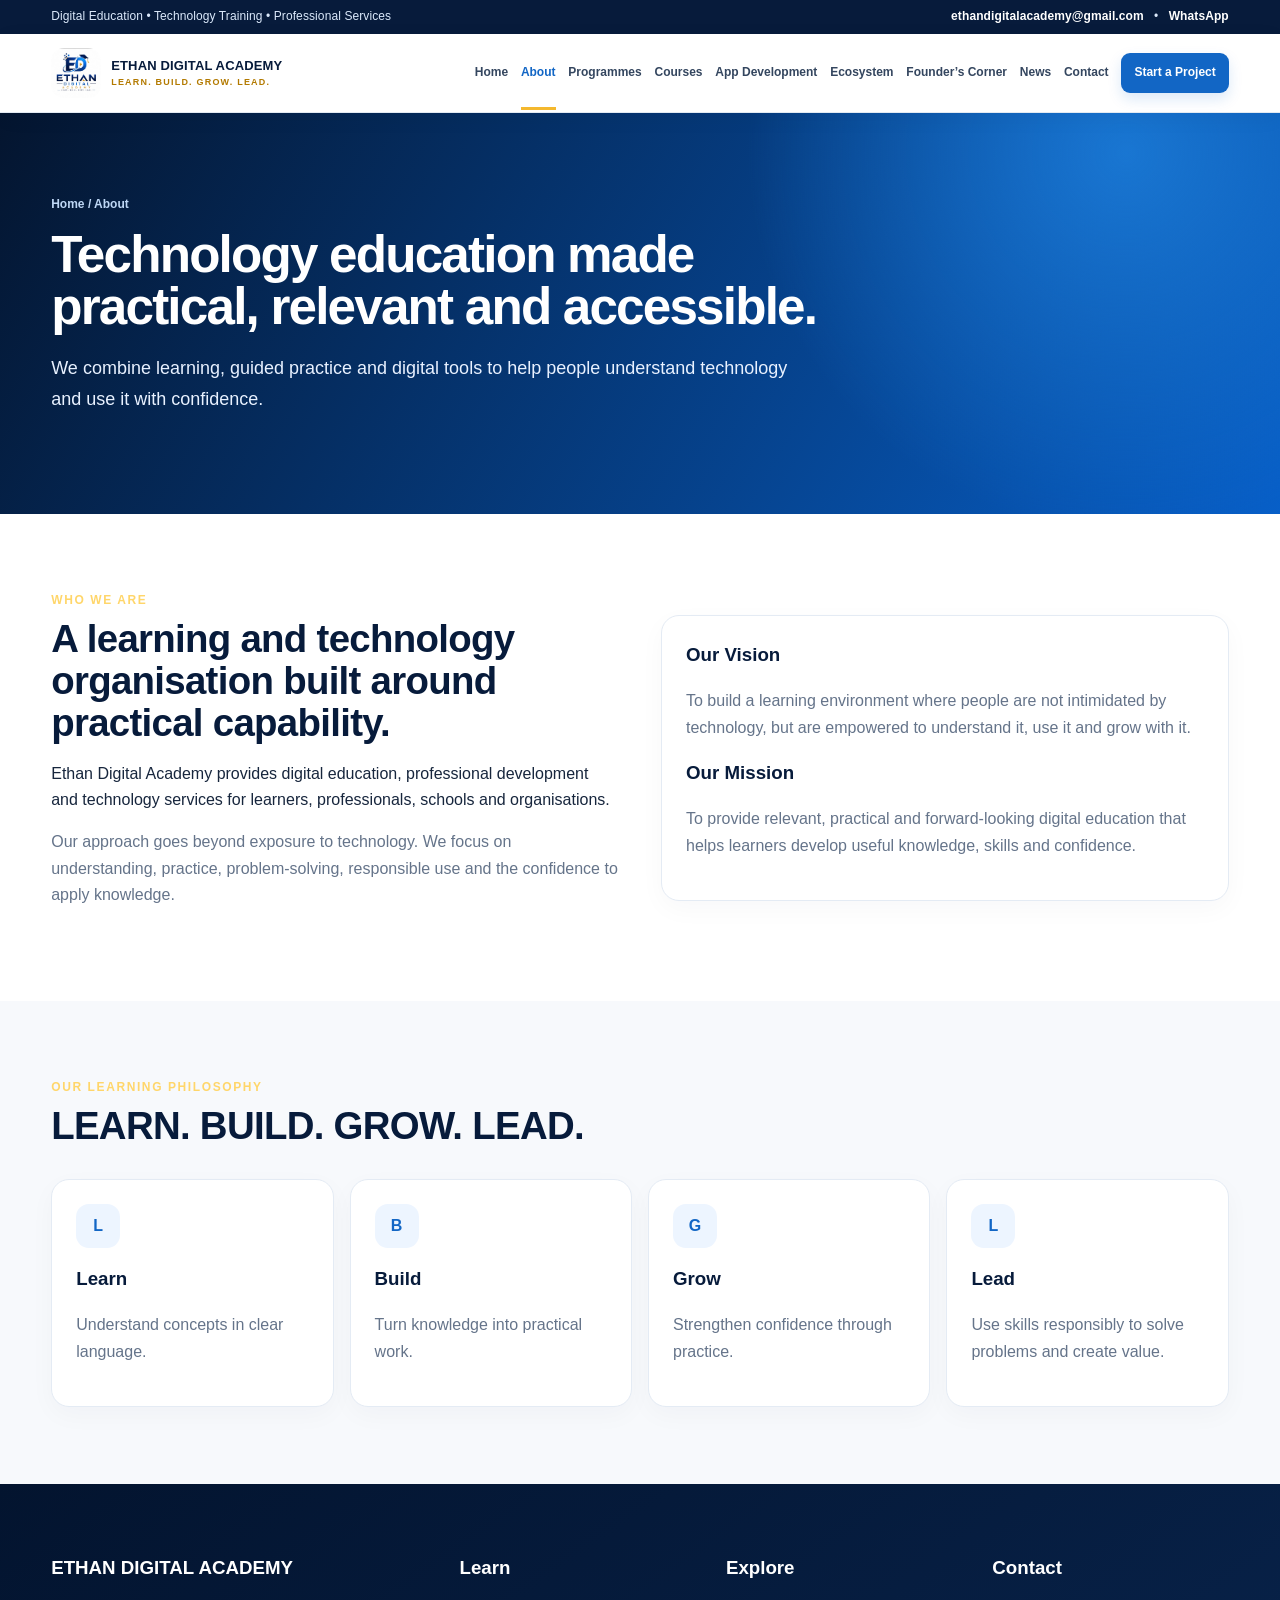
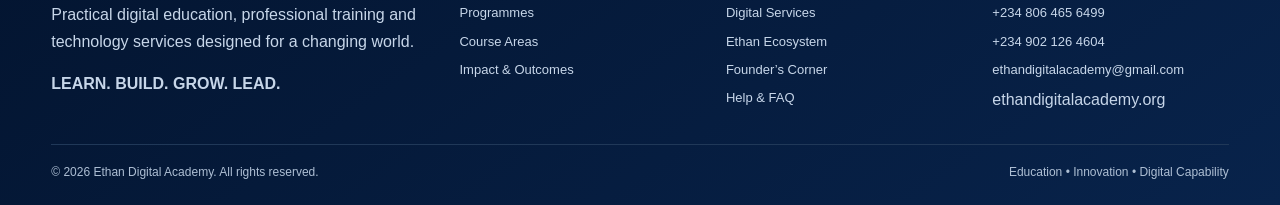
==== commit b6ded00f: "Restore Founder’s Corner in main navigation" ====
--- a/about.html
+++ b/about.html
@@ -1,2 +1,2 @@
 <!DOCTYPE html>
-<html lang="en"><head><meta charset="utf-8"/><meta content="width=device-width,initial-scale=1" name="viewport"/><title>About Ethan Digital Academy</title><meta content="Learn about Ethan Digital Academy, our vision, mission and practical approach to digital education." name="description"/><link href="https://ethandigitalacademy.org/about.html" rel="canonical"/><meta content="About Ethan Digital Academy" property="og:title"/><meta content="Learn about Ethan Digital Academy, our vision, mission and practical approach to digital education." property="og:description"/><meta content="website" property="og:type"/><link href="assets/site.css" rel="stylesheet"/></head><body><div class="topbar"><div class="container"><span>Digital Education • Technology Training • Professional Services</span><span><a href="mailto:ethandigitalacademy@gmail.com">ethandigitalacademy@gmail.com</a>   •   <a href="https://wa.me/2348064656499">WhatsApp</a></span></div></div><header><div class="container nav"><a class="brand" href="index.html"><img alt="Ethan Digital Academy logo" src="assets/logo.jpeg"/><b>ETHAN DIGITAL ACADEMY<span>LEARN. BUILD. GROW. LEAD.</span></b></a><button aria-expanded="false" aria-label="Open navigation" class="menu">☰</button><nav aria-label="Main navigation"><a href="index.html">Home</a><a href="about.html" class="active" aria-current="page">About</a><a href="programmes.html">Programmes</a><a href="courses.html">Courses</a><a href="app-development">App Development</a><a href="ecosystem.html">Ecosystem</a><a href="news.html">News</a><a href="contact.html">Contact</a><a class="nav-cta" href="contact.html#enquiry">Start a Project</a></nav></div></header><main><section class="pagehero"><div class="container"><div class="breadcrumb">Home / About</div><h1>Technology education made practical, relevant and accessible.</h1><p>We combine learning, guided practice and digital tools to help people understand technology and use it with confidence.</p></div></section><section><div class="container twocol"><div><div class="eyebrow">Who we are</div><h2>A learning and technology organisation built around practical capability.</h2><p>Ethan Digital Academy provides digital education, professional development and technology services for learners, professionals, schools and organisations.</p><p class="muted">Our approach goes beyond exposure to technology. We focus on understanding, practice, problem-solving, responsible use and the confidence to apply knowledge.</p></div><div class="card"><h3>Our Vision</h3><p>To build a learning environment where people are not intimidated by technology, but are empowered to understand it, use it and grow with it.</p><h3>Our Mission</h3><p>To provide relevant, practical and forward-looking digital education that helps learners develop useful knowledge, skills and confidence.</p></div></div></section><section class="soft"><div class="container"><div class="section-head"><div class="eyebrow">Our learning philosophy</div><h2>LEARN. BUILD. GROW. LEAD.</h2></div><div class="grid4"><div class="card"><div class="icon">L</div><h3>Learn</h3><p>Understand concepts in clear language.</p></div><div class="card"><div class="icon">B</div><h3>Build</h3><p>Turn knowledge into practical work.</p></div><div class="card"><div class="icon">G</div><h3>Grow</h3><p>Strengthen confidence through practice.</p></div><div class="card"><div class="icon">L</div><h3>Lead</h3><p>Use skills responsibly to solve problems and create value.</p></div></div></div></section></main><footer><div class="container"><div class="foot"><div><h3>ETHAN DIGITAL ACADEMY</h3><p>Practical digital education, professional training and technology services designed for a changing world.</p><b>LEARN. BUILD. GROW. LEAD.</b></div><div><h3>Learn</h3><a href="programmes.html">Programmes</a><a href="courses.html">Course Areas</a><a href="success.html">Impact &amp; Outcomes</a></div><div><h3>Explore</h3><a href="digital-services.html">Digital Services</a><a href="ecosystem.html">Ethan Ecosystem</a><a href="founders-corner.html">Founder’s Corner</a><a href="faq.html">Help &amp; FAQ</a></div><div><h3>Contact</h3><a href="https://wa.me/2348064656499">+234 806 465 6499</a><a href="https://wa.me/2349021264604">+234 902 126 4604</a><a href="mailto:ethandigitalacademy@gmail.com">ethandigitalacademy@gmail.com</a><span>ethandigitalacademy.org</span></div></div><div class="copyright"><span>© 2026 Ethan Digital Academy. All rights reserved.</span><span>Education • Innovation • Digital Capability</span></div></div></footer><script src="assets/site.js"></script></body></html>+<html lang="en"><head><meta charset="utf-8"/><meta content="width=device-width,initial-scale=1" name="viewport"/><title>About Ethan Digital Academy</title><meta content="Learn about Ethan Digital Academy, our vision, mission and practical approach to digital education." name="description"/><link href="https://ethandigitalacademy.org/about.html" rel="canonical"/><meta content="About Ethan Digital Academy" property="og:title"/><meta content="Learn about Ethan Digital Academy, our vision, mission and practical approach to digital education." property="og:description"/><meta content="website" property="og:type"/><link href="assets/site.css" rel="stylesheet"/></head><body><div class="topbar"><div class="container"><span>Digital Education • Technology Training • Professional Services</span><span><a href="mailto:ethandigitalacademy@gmail.com">ethandigitalacademy@gmail.com</a>   •   <a href="https://wa.me/2348064656499">WhatsApp</a></span></div></div><header><div class="container nav"><a class="brand" href="index.html"><img alt="Ethan Digital Academy logo" src="assets/logo.jpeg"/><b>ETHAN DIGITAL ACADEMY<span>LEARN. BUILD. GROW. LEAD.</span></b></a><button aria-expanded="false" aria-label="Open navigation" class="menu">☰</button><nav aria-label="Main navigation"><a href="index.html">Home</a><a href="about.html" class="active" aria-current="page">About</a><a href="programmes.html">Programmes</a><a href="courses.html">Courses</a><a href="app-development">App Development</a><a href="ecosystem.html">Ecosystem</a><a href="founders-corner.html">Founder’s Corner</a><a href="news.html">News</a><a href="contact.html">Contact</a><a class="nav-cta" href="contact.html#enquiry">Start a Project</a></nav></div></header><main><section class="pagehero"><div class="container"><div class="breadcrumb">Home / About</div><h1>Technology education made practical, relevant and accessible.</h1><p>We combine learning, guided practice and digital tools to help people understand technology and use it with confidence.</p></div></section><section><div class="container twocol"><div><div class="eyebrow">Who we are</div><h2>A learning and technology organisation built around practical capability.</h2><p>Ethan Digital Academy provides digital education, professional development and technology services for learners, professionals, schools and organisations.</p><p class="muted">Our approach goes beyond exposure to technology. We focus on understanding, practice, problem-solving, responsible use and the confidence to apply knowledge.</p></div><div class="card"><h3>Our Vision</h3><p>To build a learning environment where people are not intimidated by technology, but are empowered to understand it, use it and grow with it.</p><h3>Our Mission</h3><p>To provide relevant, practical and forward-looking digital education that helps learners develop useful knowledge, skills and confidence.</p></div></div></section><section class="soft"><div class="container"><div class="section-head"><div class="eyebrow">Our learning philosophy</div><h2>LEARN. BUILD. GROW. LEAD.</h2></div><div class="grid4"><div class="card"><div class="icon">L</div><h3>Learn</h3><p>Understand concepts in clear language.</p></div><div class="card"><div class="icon">B</div><h3>Build</h3><p>Turn knowledge into practical work.</p></div><div class="card"><div class="icon">G</div><h3>Grow</h3><p>Strengthen confidence through practice.</p></div><div class="card"><div class="icon">L</div><h3>Lead</h3><p>Use skills responsibly to solve problems and create value.</p></div></div></div></section></main><footer><div class="container"><div class="foot"><div><h3>ETHAN DIGITAL ACADEMY</h3><p>Practical digital education, professional training and technology services designed for a changing world.</p><b>LEARN. BUILD. GROW. LEAD.</b></div><div><h3>Learn</h3><a href="programmes.html">Programmes</a><a href="courses.html">Course Areas</a><a href="success.html">Impact &amp; Outcomes</a></div><div><h3>Explore</h3><a href="digital-services.html">Digital Services</a><a href="ecosystem.html">Ethan Ecosystem</a><a href="founders-corner.html">Founder’s Corner</a><a href="faq.html">Help &amp; FAQ</a></div><div><h3>Contact</h3><a href="https://wa.me/2348064656499">+234 806 465 6499</a><a href="https://wa.me/2349021264604">+234 902 126 4604</a><a href="mailto:ethandigitalacademy@gmail.com">ethandigitalacademy@gmail.com</a><span>ethandigitalacademy.org</span></div></div><div class="copyright"><span>© 2026 Ethan Digital Academy. All rights reserved.</span><span>Education • Innovation • Digital Capability</span></div></div></footer><script src="assets/site.js"></script></body></html>
--- a/assets/site.css
+++ b/assets/site.css
@@ -24,3 +24,77 @@
 .hero-promise span{border:1px solid #ffffff45;background:#ffffff12;color:#fff;border-radius:999px;padding:7px 13px;font-size:11px;font-weight:900;letter-spacing:1.1px}
 @media(max-width:980px){.hero .container{grid-template-columns:1fr;gap:30px;padding-top:42px;padding-bottom:50px}.hero-photo{height:clamp(250px,58vw,430px);max-width:680px;width:100%;margin:auto}.hero-copy{max-width:760px;margin:auto}.hero-copy h1{font-size:clamp(38px,7vw,56px)}}
 @media(max-width:650px){.hero-photo{height:270px;border-radius:20px}.hero-copy{padding:0}.hero-copy h1{font-size:40px}}
+
+
+/* ETHAN DIGITAL ACADEMY — unified UI/UX refinement */
+:root{--navy:#071b3b;--navy2:#0b2f67;--blue:#1266c5;--sky:#edf5ff;--gold:#f4b82e;--ink:#17263d;--muted:#65748a;--line:#e3eaf2;--soft:#f7f9fc}
+html{scroll-padding-top:100px}
+body{font-family:Inter,"Segoe UI",Arial,sans-serif;color:var(--ink);-webkit-font-smoothing:antialiased}
+.container{width:min(1200px,92%);margin-inline:auto}
+.topbar{font-size:12px;letter-spacing:.1px}
+header{box-shadow:0 5px 22px #071b3b0a}
+.nav{min-height:78px;gap:18px}
+.brand{flex:0 0 auto;gap:10px}
+.brand img{width:50px;height:50px;border-radius:13px}
+.brand b{font-size:13px;letter-spacing:.15px}
+nav{gap:clamp(8px,1vw,14px);flex-wrap:nowrap;white-space:nowrap}
+nav a{font-size:12px;font-weight:750;padding:27px 0 24px;color:#34465f;transition:color .18s,border-color .18s}
+nav a:hover,nav a.active{color:var(--blue)}
+nav a:focus-visible,.btn:focus-visible,button:focus-visible,a:focus-visible,input:focus-visible,select:focus-visible,textarea:focus-visible{outline:3px solid #75baff;outline-offset:3px}
+nav .nav-cta{padding:10px 13px!important;border-radius:9px;box-shadow:0 6px 14px #0b67d126}
+section{padding:clamp(52px,6vw,78px) 0}
+.pagehero{padding:clamp(54px,7vw,82px) 0;background-image:radial-gradient(circle at 88% 10%,#1976d2 0,transparent 32%),linear-gradient(120deg,#04152f,#075fc8)}
+.pagehero h1{max-width:900px;text-wrap:balance}
+.pagehero p{max-width:760px;line-height:1.7}
+.hero h1,.section-head h2,h2{text-wrap:balance}
+.hero p,.card p,.section-head p{line-height:1.72}
+.card{border-radius:18px;border-color:#e4ebf4;box-shadow:0 8px 26px #071b3b08;transition:transform .2s ease,box-shadow .2s ease,border-color .2s ease}
+.card:hover{transform:translateY(-4px);border-color:#c9dcf3;box-shadow:0 16px 34px #071b3b12}
+.icon{border-radius:13px}
+.btn{border-radius:10px;transition:transform .18s,box-shadow .18s,background .18s}
+.btn:hover{transform:translateY(-2px);box-shadow:0 9px 22px #001c3a20}
+.btn.blue{background:var(--blue)}
+input,select,textarea{border-color:#ccd7e5;border-radius:11px;min-height:46px}
+textarea{min-height:140px}
+label{display:block;margin-bottom:5px}
+.coursebar{gap:9px}
+.coursebar button{padding:9px 14px;color:#40536e;transition:all .18s}
+.coursebar button.active{background:var(--navy);border-color:var(--navy);box-shadow:0 5px 14px #071b3b20}
+.faq{padding:18px 20px;border:1px solid var(--line);border-radius:13px;margin:12px 0;background:#fff}
+.faq summary{list-style:none;position:relative;padding-right:30px}
+.faq summary::-webkit-details-marker{display:none}
+.faq summary:after{content:"+";position:absolute;right:0;top:-3px;font-size:22px;color:var(--blue)}
+.faq[open] summary:after{content:"−"}
+.faq p{margin-bottom:2px}
+footer{background:linear-gradient(145deg,#03142f,#08234b)}
+.foot a{color:#c7d6e9;transition:color .15s}
+.foot a:hover{color:#fff}
+.copyright{color:#aebfd4}
+img{max-width:100%}
+@media(max-width:1120px) and (min-width:981px){
+ .nav{gap:12px}.brand img{width:44px;height:44px}.brand b{font-size:11px}
+ nav{gap:9px}nav a{font-size:11px}
+}
+@media(max-width:980px){
+ .nav{min-height:72px}
+ nav{display:none;position:absolute;left:0;right:0;top:72px;background:#fff;padding:14px 4% 20px;flex-direction:column;align-items:stretch;gap:2px;border-bottom:1px solid var(--line);box-shadow:0 18px 28px #071b3b18;max-height:calc(100vh - 72px);overflow:auto;white-space:normal}
+ nav.open{display:flex}
+ nav a{padding:12px 13px;border:0;border-radius:9px;font-size:14px}
+ nav a:hover,nav a.active{background:#edf5ff;border:0}
+ nav .nav-cta{text-align:center;margin-top:7px;padding:12px!important}
+ .menu{display:grid;place-items:center;width:44px;height:44px;font-size:21px;cursor:pointer}
+}
+@media(max-width:600px){
+ .container{width:min(100% - 32px,1200px)}
+ .brand b{font-size:11px}.brand span{font-size:8px}
+ .brand img{width:44px;height:44px}
+ .hero .container{gap:24px}
+ .hero h1{font-size:clamp(36px,10vw,44px);letter-spacing:-1.2px}
+ .pagehero h1{font-size:clamp(34px,9vw,44px);letter-spacing:-1px}
+ .buttons{gap:9px}.buttons .btn{width:100%;text-align:center}
+ .grid,.grid4,.eco{gap:13px}
+ .card{padding:20px}
+ .trust .container{justify-content:flex-start}
+ .copyright{line-height:1.8}
+}
+@media(prefers-reduced-motion:reduce){*,*::before,*::after{scroll-behavior:auto!important;transition:none!important;animation:none!important}}
